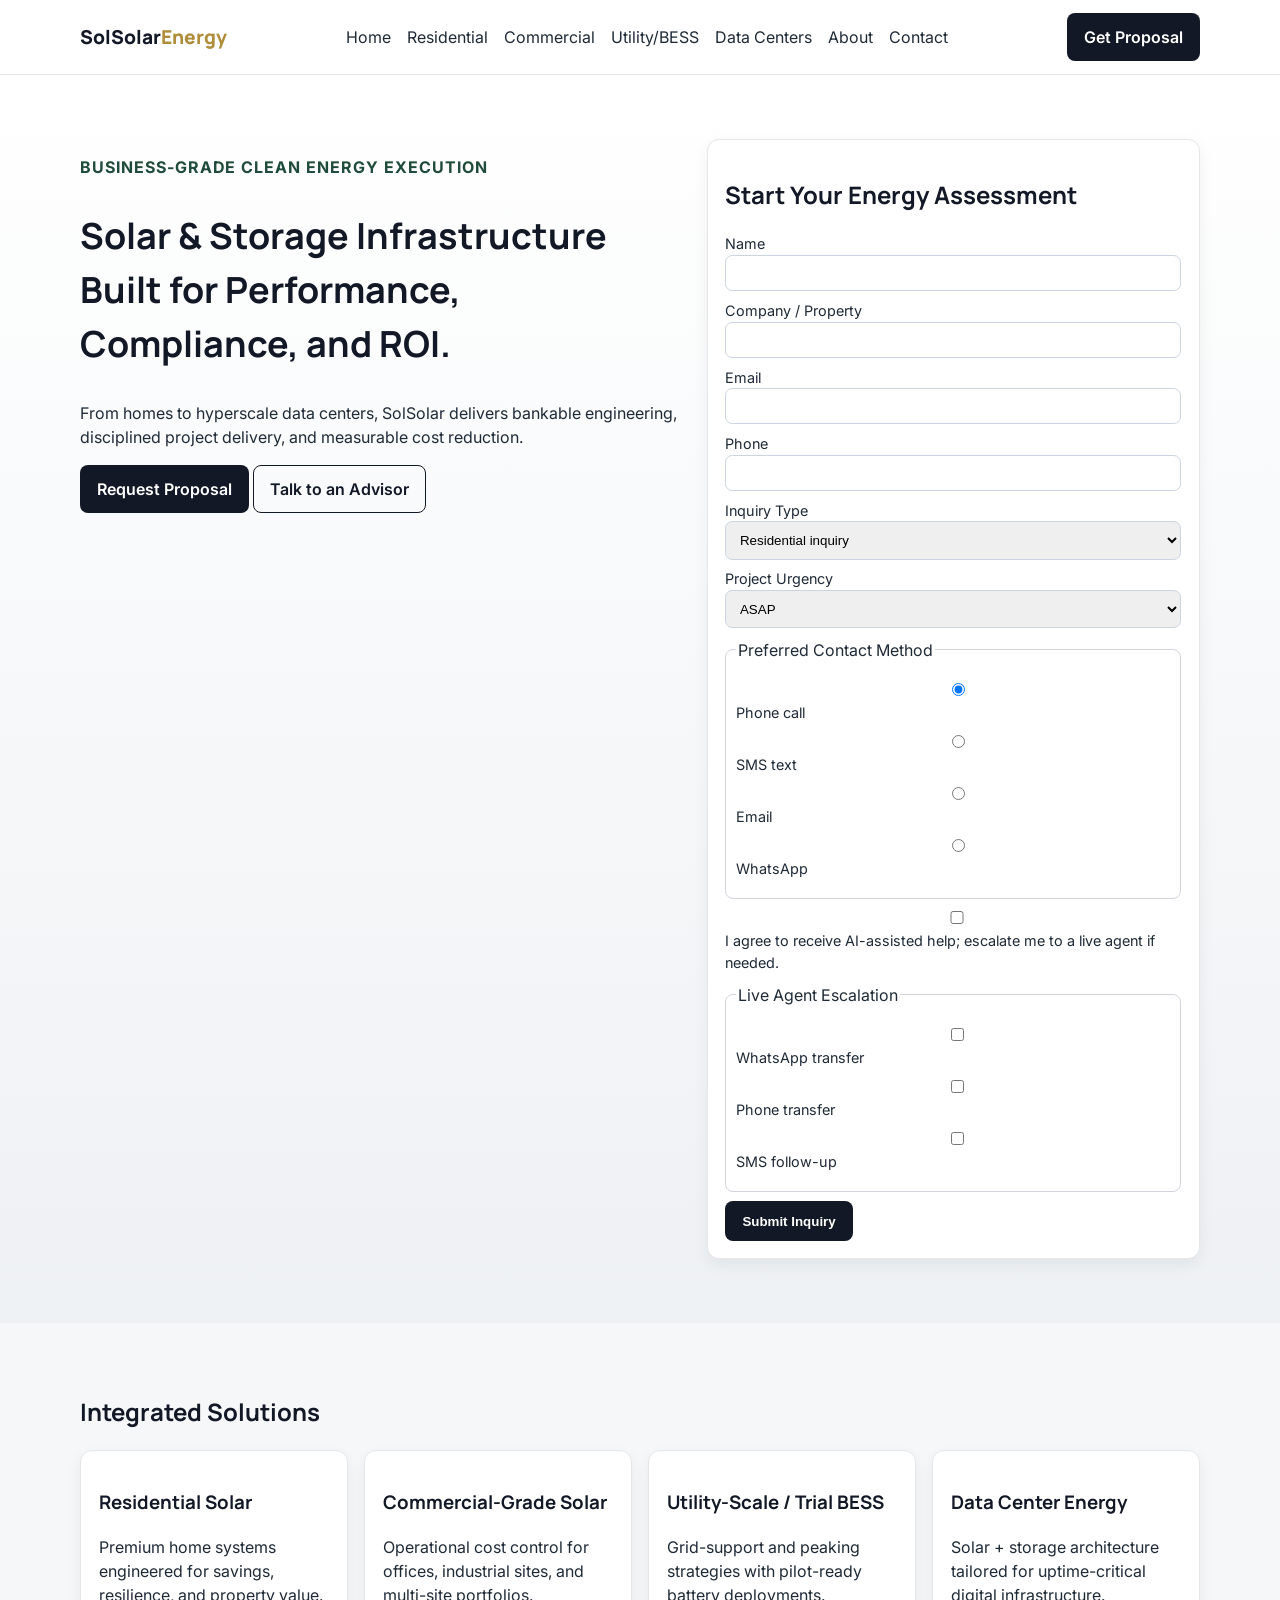
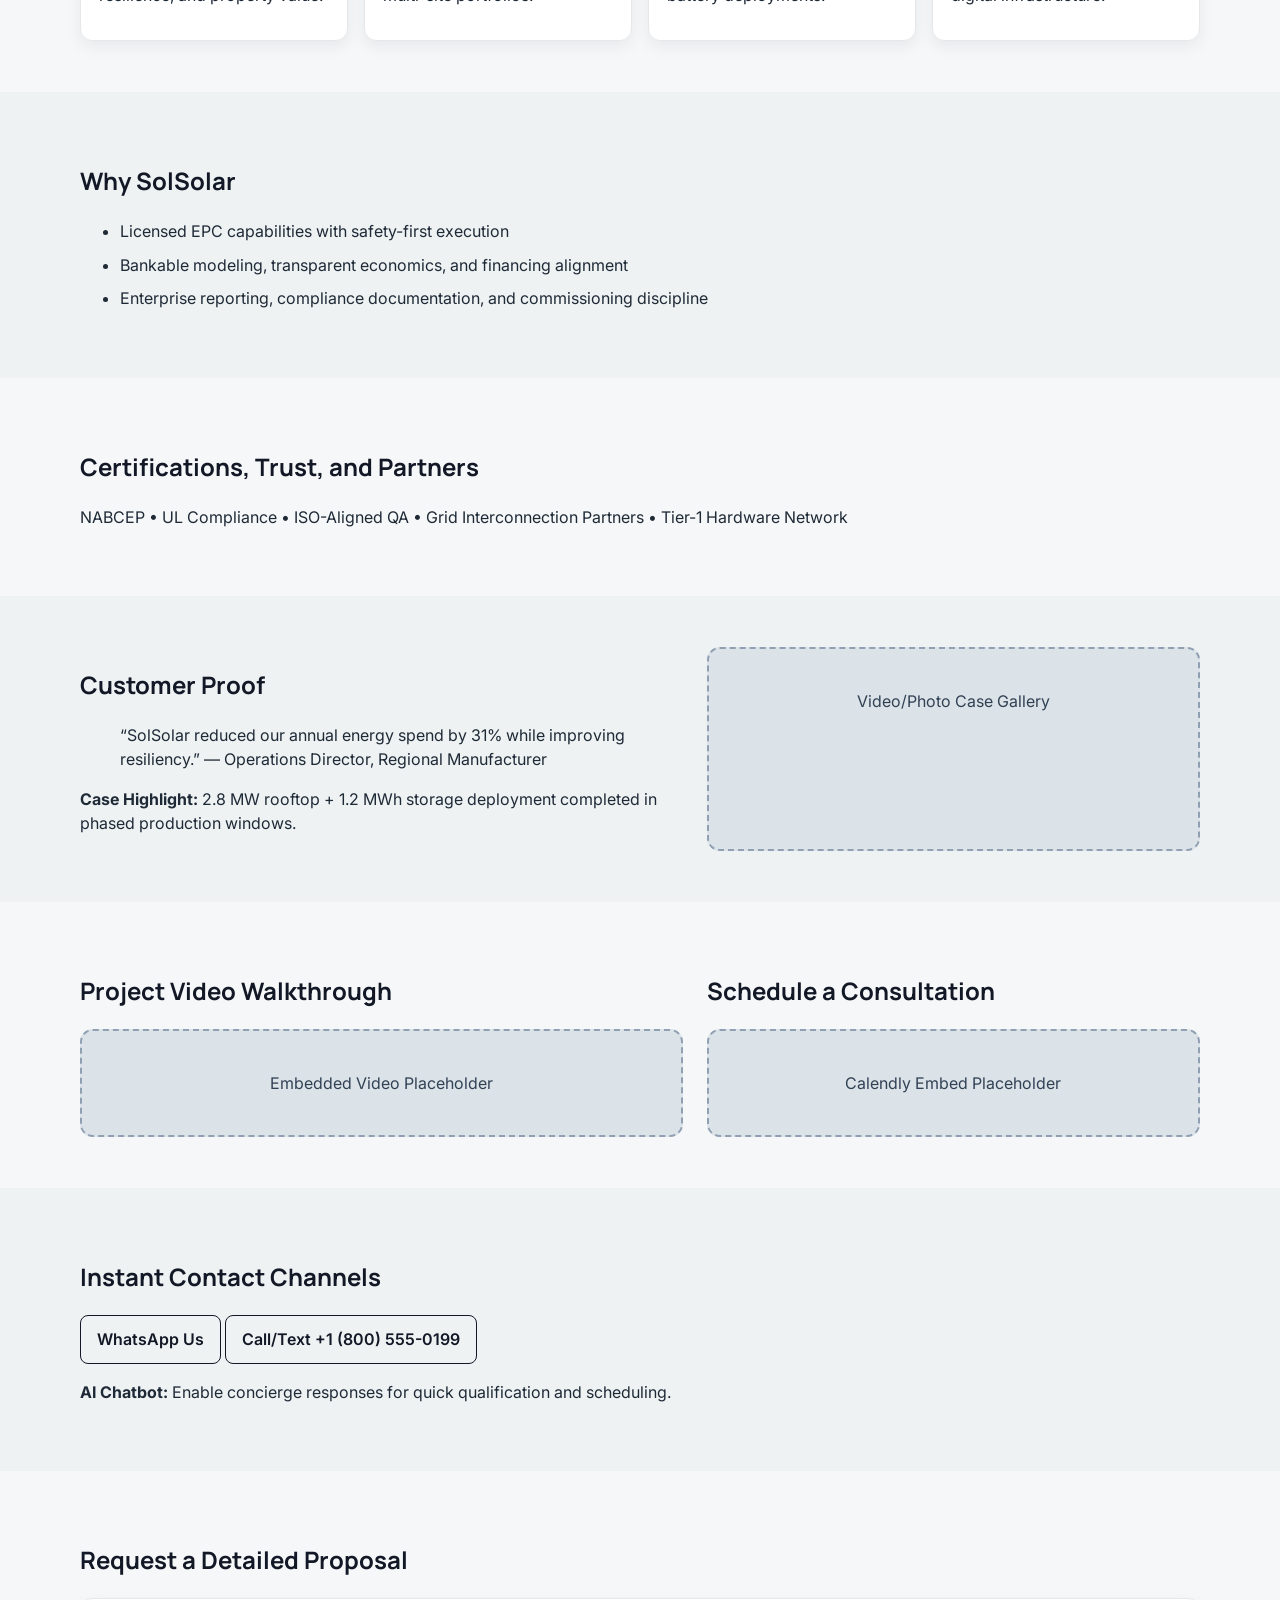
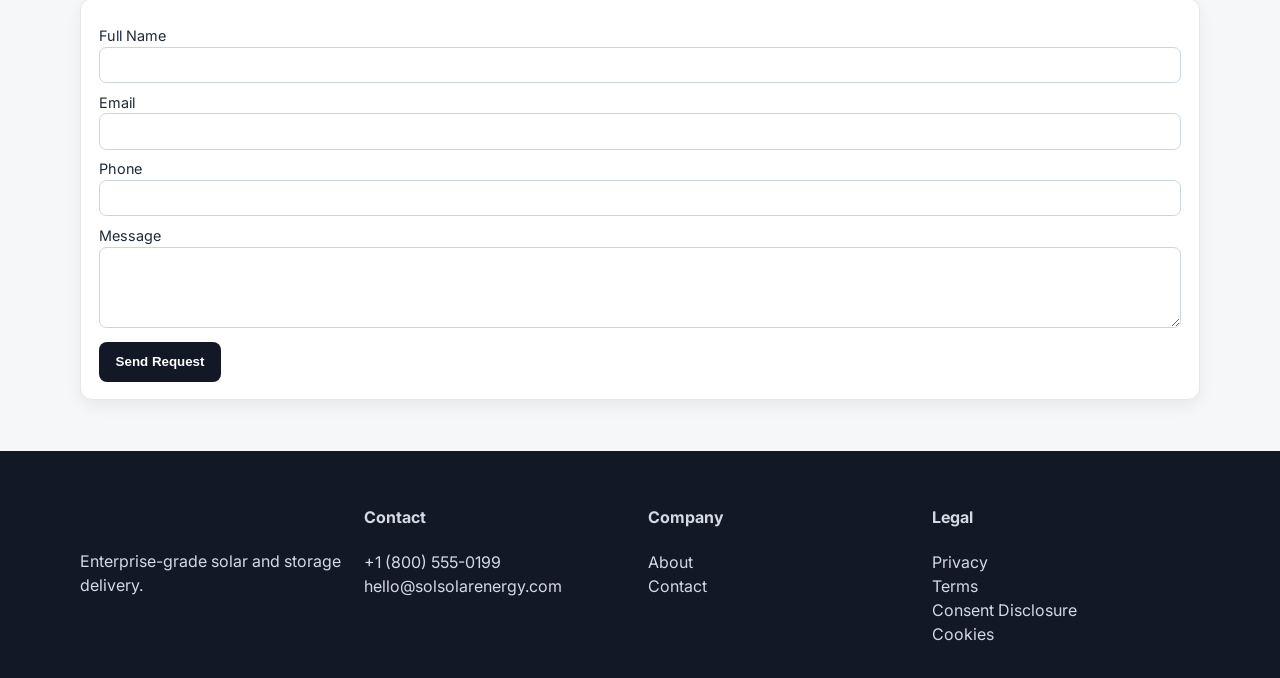
==== index.html @ 6910c46b "Build multi-page premium solar marketing website" ====
<!doctype html>
<html lang="en">
<head>
  <meta charset="UTF-8" />
  <meta name="viewport" content="width=device-width, initial-scale=1.0" />
  <title>SolSolar Energy | Enterprise Solar & Storage Solutions</title>
  <link rel="preconnect" href="https://fonts.googleapis.com">
  <link rel="preconnect" href="https://fonts.gstatic.com" crossorigin>
  <link href="https://fonts.googleapis.com/css2?family=Inter:wght@400;500;600;700;800&family=Manrope:wght@600;700;800&display=swap" rel="stylesheet">
  <link rel="stylesheet" href="css/styles.css" />
</head>
<body>
  <header class="site-header">
    <nav class="container nav" aria-label="Main navigation">
      <a class="brand" href="index.html">SolSolar<span>Energy</span></a>
      <button class="menu-toggle" aria-expanded="false" aria-controls="nav-links">Menu</button>
      <ul id="nav-links" class="nav-links">
        <li><a href="index.html">Home</a></li>
        <li><a href="pages/residential.html">Residential</a></li>
        <li><a href="pages/commercial.html">Commercial</a></li>
        <li><a href="pages/utility-bess.html">Utility/BESS</a></li>
        <li><a href="pages/data-center.html">Data Centers</a></li>
        <li><a href="pages/about.html">About</a></li>
        <li><a href="pages/contact.html">Contact</a></li>
      </ul>
      <a class="btn btn-primary" href="#lead-form">Get Proposal</a>
    </nav>
  </header>

  <main>
    <section class="hero">
      <div class="container grid-2">
        <div>
          <p class="eyebrow">Business-grade clean energy execution</p>
          <h1>Solar & Storage Infrastructure Built for Performance, Compliance, and ROI.</h1>
          <p>From homes to hyperscale data centers, SolSolar delivers bankable engineering, disciplined project delivery, and measurable cost reduction.</p>
          <div class="cta-row">
            <a class="btn btn-primary" href="#lead-form">Request Proposal</a>
            <a class="btn btn-secondary" href="pages/contact.html">Talk to an Advisor</a>
          </div>
        </div>
        <form id="lead-form" class="card form-card" aria-label="Quick lead form">
          <h2>Start Your Energy Assessment</h2>
          <label>Name <input required type="text" name="name"></label>
          <label>Company / Property <input required type="text" name="company"></label>
          <label>Email <input required type="email" name="email"></label>
          <label>Phone <input required type="tel" name="phone"></label>
          <label>Inquiry Type
            <select name="inquiry_type" required>
              <option>Residential inquiry</option>
              <option>Commercial inquiry</option>
              <option>Utility/BESS inquiry</option>
              <option>Data center inquiry</option>
              <option>Need solar ASAP (fast-track)</option>
            </select>
          </label>
          <label>Project Urgency
            <select name="urgency" required>
              <option>ASAP</option><option>30 days</option><option>3-6 months</option><option>Exploring options</option>
            </select>
          </label>
          <fieldset>
            <legend>Preferred Contact Method</legend>
            <label><input type="radio" name="contact_pref" checked> Phone call</label>
            <label><input type="radio" name="contact_pref"> SMS text</label>
            <label><input type="radio" name="contact_pref"> Email</label>
            <label><input type="radio" name="contact_pref"> WhatsApp</label>
          </fieldset>
          <label><input type="checkbox" required> I agree to receive AI-assisted help; escalate me to a live agent if needed.</label>
          <fieldset>
            <legend>Live Agent Escalation</legend>
            <label><input type="checkbox"> WhatsApp transfer</label>
            <label><input type="checkbox"> Phone transfer</label>
            <label><input type="checkbox"> SMS follow-up</label>
          </fieldset>
          <button class="btn btn-primary" type="submit">Submit Inquiry</button>
          <!-- CRM/Webhook integration point: POST form data to your endpoint -->
        </form>
      </div>
    </section>

    <section class="section container">
      <h2>Integrated Solutions</h2>
      <div class="cards-4">
        <a class="card" href="pages/residential.html"><h3>Residential Solar</h3><p>Premium home systems engineered for savings, resilience, and property value.</p></a>
        <a class="card" href="pages/commercial.html"><h3>Commercial-Grade Solar</h3><p>Operational cost control for offices, industrial sites, and multi-site portfolios.</p></a>
        <a class="card" href="pages/utility-bess.html"><h3>Utility-Scale / Trial BESS</h3><p>Grid-support and peaking strategies with pilot-ready battery deployments.</p></a>
        <a class="card" href="pages/data-center.html"><h3>Data Center Energy</h3><p>Solar + storage architecture tailored for uptime-critical digital infrastructure.</p></a>
      </div>
    </section>

    <section class="section alt"><div class="container"><h2>Why SolSolar</h2><ul class="icon-list"><li>Licensed EPC capabilities with safety-first execution</li><li>Bankable modeling, transparent economics, and financing alignment</li><li>Enterprise reporting, compliance documentation, and commissioning discipline</li></ul></div></section>
    <section class="section container"><h2>Certifications, Trust, and Partners</h2><p class="logos">NABCEP • UL Compliance • ISO-Aligned QA • Grid Interconnection Partners • Tier-1 Hardware Network</p></section>
    <section class="section alt"><div class="container grid-2"><div><h2>Customer Proof</h2><blockquote>“SolSolar reduced our annual energy spend by 31% while improving resiliency.” — Operations Director, Regional Manufacturer</blockquote><p><strong>Case Highlight:</strong> 2.8 MW rooftop + 1.2 MWh storage deployment completed in phased production windows.</p></div><div class="media">Video/Photo Case Gallery</div></div></section>
    <section class="section container grid-2"><div><h2>Project Video Walkthrough</h2><div class="media">Embedded Video Placeholder</div><!-- Calendly integration point below --></div><div><h2>Schedule a Consultation</h2><div class="media">Calendly Embed Placeholder</div><!-- Calendly embed script goes here --></div></section>
    <section class="section alt"><div class="container"><h2>Instant Contact Channels</h2><p><a class="btn btn-secondary" href="#">WhatsApp Us</a> <a class="btn btn-secondary" href="tel:+18005550199">Call/Text +1 (800) 555-0199</a></p><!-- WhatsApp deep link integration point --><p><strong>AI Chatbot:</strong> Enable concierge responses for quick qualification and scheduling. <!-- AI chatbot widget integration point --></p></div></section>

    <section class="section container">
      <h2>Request a Detailed Proposal</h2>
      <form class="card form-card">
        <label>Full Name <input required type="text"></label>
        <label>Email <input required type="email"></label>
        <label>Phone <input required type="tel"></label>
        <label>Message <textarea rows="4"></textarea></label>
        <button class="btn btn-primary" type="submit">Send Request</button>
      </form>
    </section>
  </main>

  <footer class="site-footer">
    <div class="container footer-grid">
      <div><h3>SolSolar Energy</h3><p>Enterprise-grade solar and storage delivery.</p></div>
      <div><h4>Contact</h4><p>+1 (800) 555-0199<br>hello@solsolarenergy.com</p></div>
      <div><h4>Company</h4><a href="pages/about.html">About</a><br><a href="pages/contact.html">Contact</a></div>
      <div><h4>Legal</h4><a href="legal/privacy.html">Privacy</a><br><a href="legal/terms.html">Terms</a><br><a href="legal/consent.html">Consent Disclosure</a><br><a href="legal/cookies.html">Cookies</a></div>
    </div>
  </footer>
  <script src="js/main.js"></script>
</body>
</html>
---- css/styles.css ----
:root{--bg:#f6f7f8;--text:#1f2a37;--accent:#b08d3b;--dark:#121826;--green:#1f4b3a;--card:#fff;--muted:#6b7280}
*{box-sizing:border-box}body{margin:0;font-family:Inter,sans-serif;background:var(--bg);color:var(--text);line-height:1.5}
.container{width:min(1120px,92%);margin:auto}.site-header{position:sticky;top:0;background:#fff;border-bottom:1px solid #e5e7eb;z-index:1000}
.nav{display:flex;align-items:center;justify-content:space-between;padding:.8rem 0;gap:1rem}.brand{font:800 1.2rem Manrope,sans-serif;color:var(--dark);text-decoration:none}.brand span{color:var(--accent)}
.nav-links{display:flex;list-style:none;gap:1rem;padding:0;margin:0}.nav-links a{text-decoration:none;color:var(--text)}.menu-toggle{display:none}
.btn{display:inline-block;padding:.7rem 1rem;border-radius:.5rem;text-decoration:none;border:1px solid transparent;font-weight:600}.btn-primary{background:var(--dark);color:#fff}.btn-secondary{border-color:var(--dark);color:var(--dark)}
.hero{padding:4rem 0;background:linear-gradient(180deg,#fff,#eef1f4)}.grid-2{display:grid;grid-template-columns:1.1fr .9fr;gap:1.5rem}.eyebrow{text-transform:uppercase;letter-spacing:.06em;color:var(--green);font-weight:700}
h1,h2,h3{font-family:Manrope,sans-serif;color:var(--dark)}h1{font-size:2.25rem}.section{padding:3.2rem 0}.alt{background:#eef2f3}
.cards-4{display:grid;grid-template-columns:repeat(4,1fr);gap:1rem}.card{background:var(--card);padding:1.1rem;border-radius:.75rem;border:1px solid #e5e7eb;text-decoration:none;color:inherit;box-shadow:0 6px 16px #0000000f}
.form-card label{display:block;font-size:.9rem;margin:.55rem 0}.form-card input,.form-card select,.form-card textarea{width:100%;padding:.6rem;border:1px solid #cbd5e1;border-radius:.45rem}.form-card fieldset{border:1px solid #d1d5db;border-radius:.5rem;padding:.6rem;margin:.6rem 0}
.media{background:#dbe2e8;border:2px dashed #90a0b2;padding:2.5rem;border-radius:.8rem;text-align:center;color:#314154}.icon-list li{margin:.6rem 0}.site-footer{background:var(--dark);color:#d4dae3;padding:2rem 0}.site-footer a{color:#d4dae3;text-decoration:none}.footer-grid{display:grid;grid-template-columns:repeat(4,1fr);gap:1rem}
.page-hero{padding:3rem 0 2rem;background:#fff}.content-section{padding:2.5rem 0}
@media (max-width: 900px){.grid-2,.cards-4,.footer-grid{grid-template-columns:1fr 1fr}.nav-links{display:none;position:absolute;top:63px;left:0;right:0;background:#fff;padding:1rem}.nav-links.open{display:block}.menu-toggle{display:block}}
@media (max-width: 640px){.grid-2,.cards-4,.footer-grid{grid-template-columns:1fr}h1{font-size:1.8rem}}
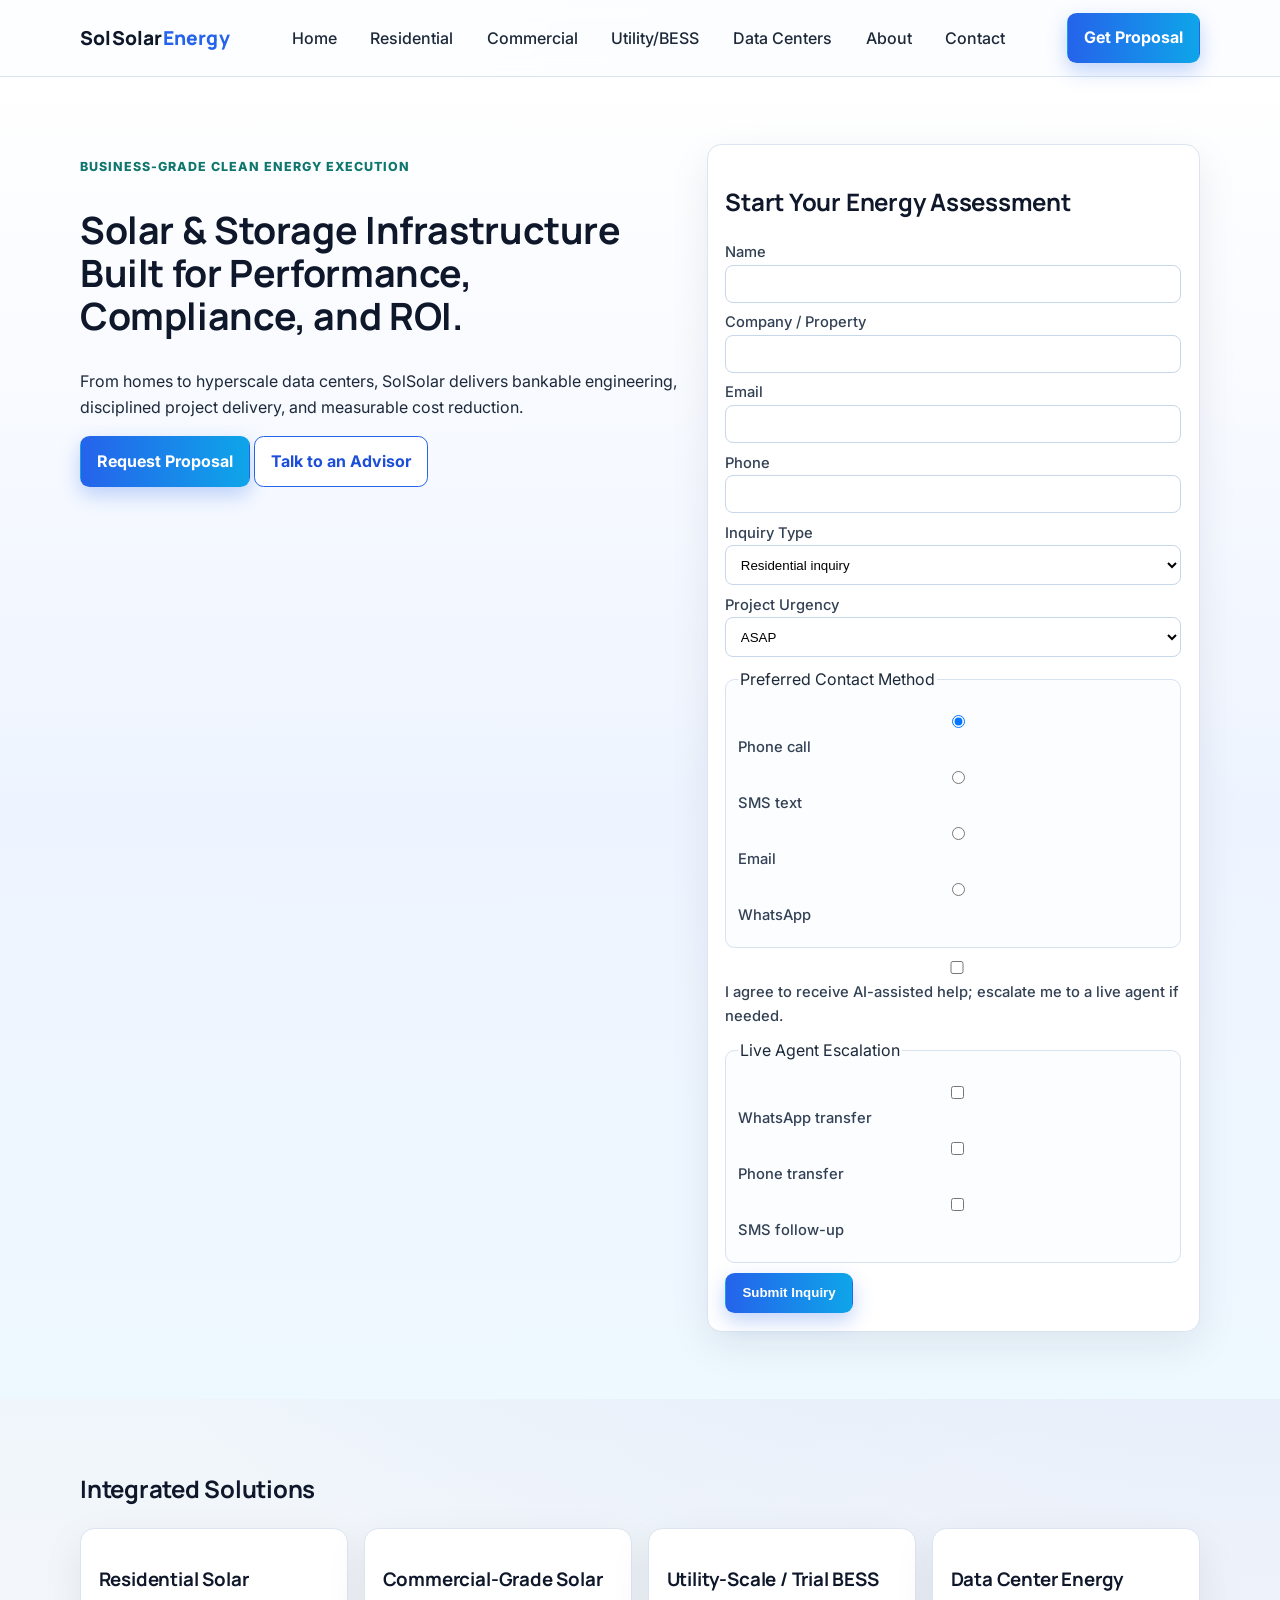
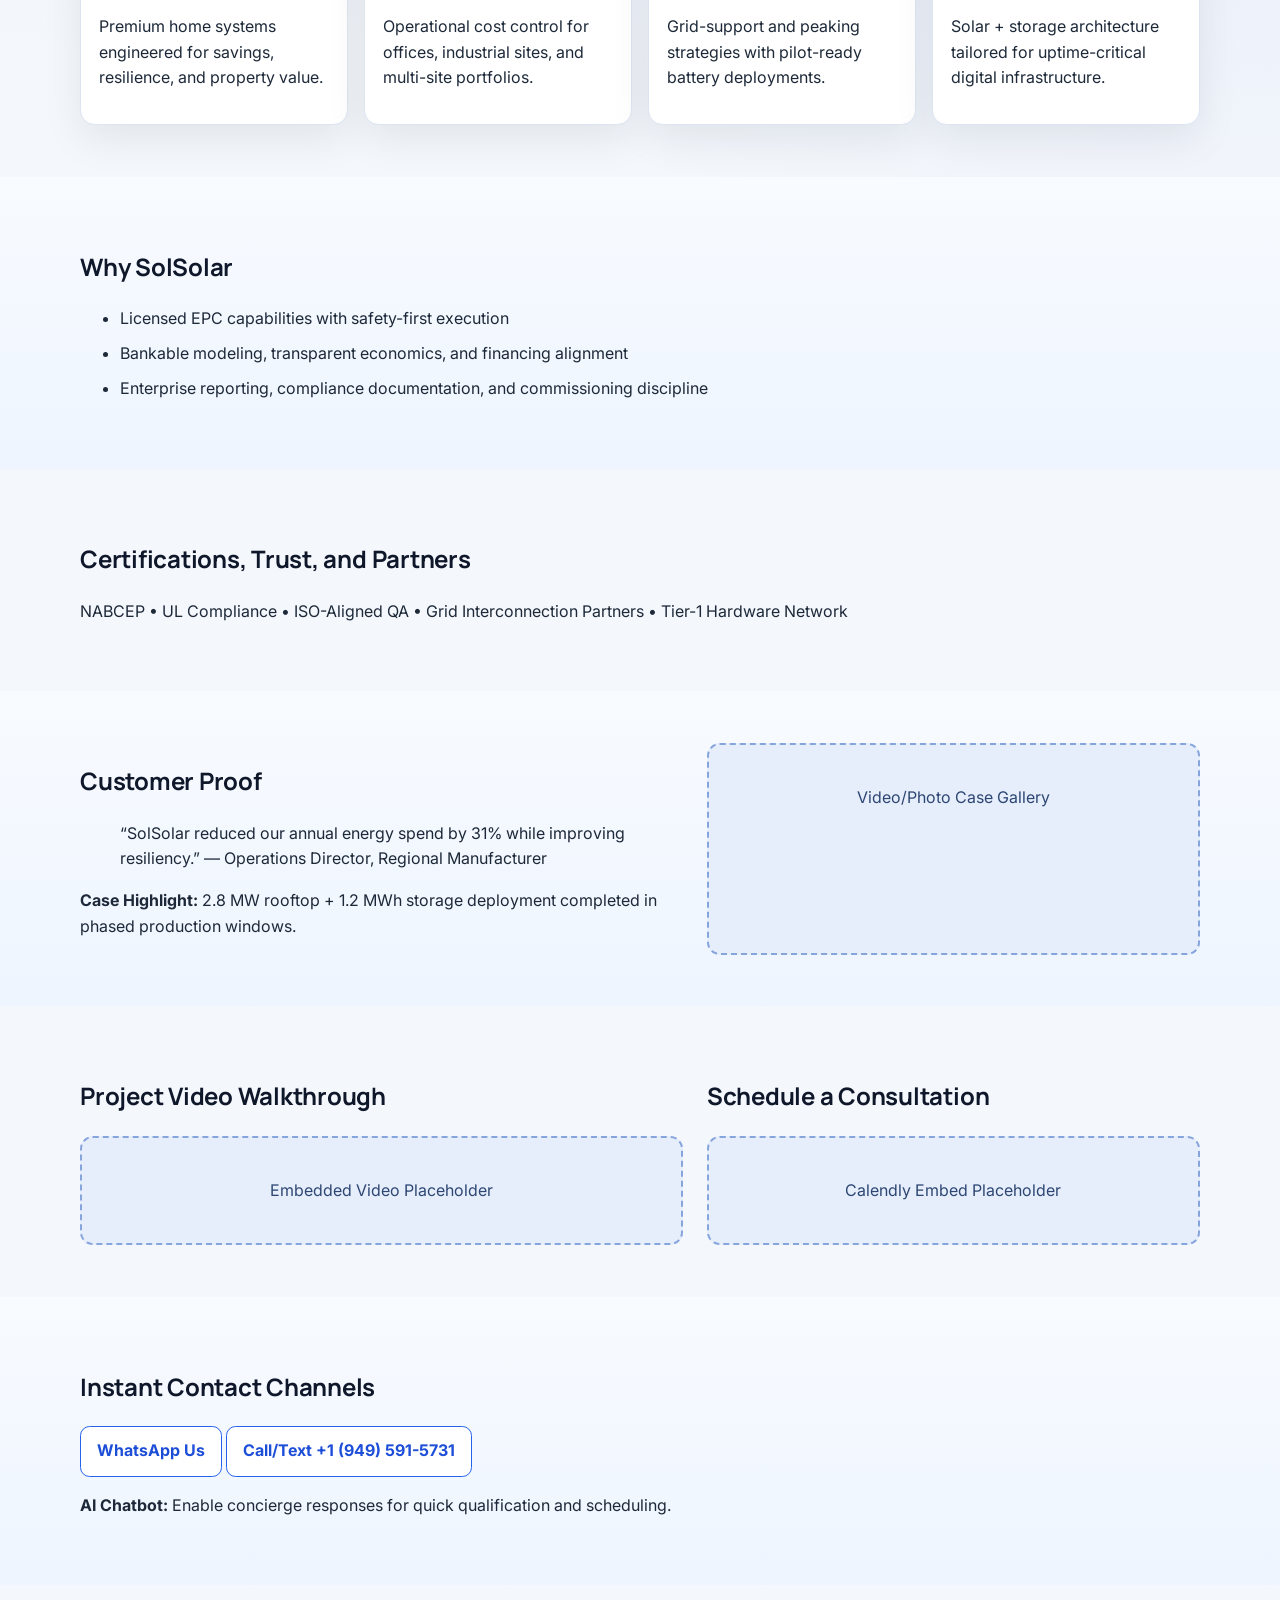
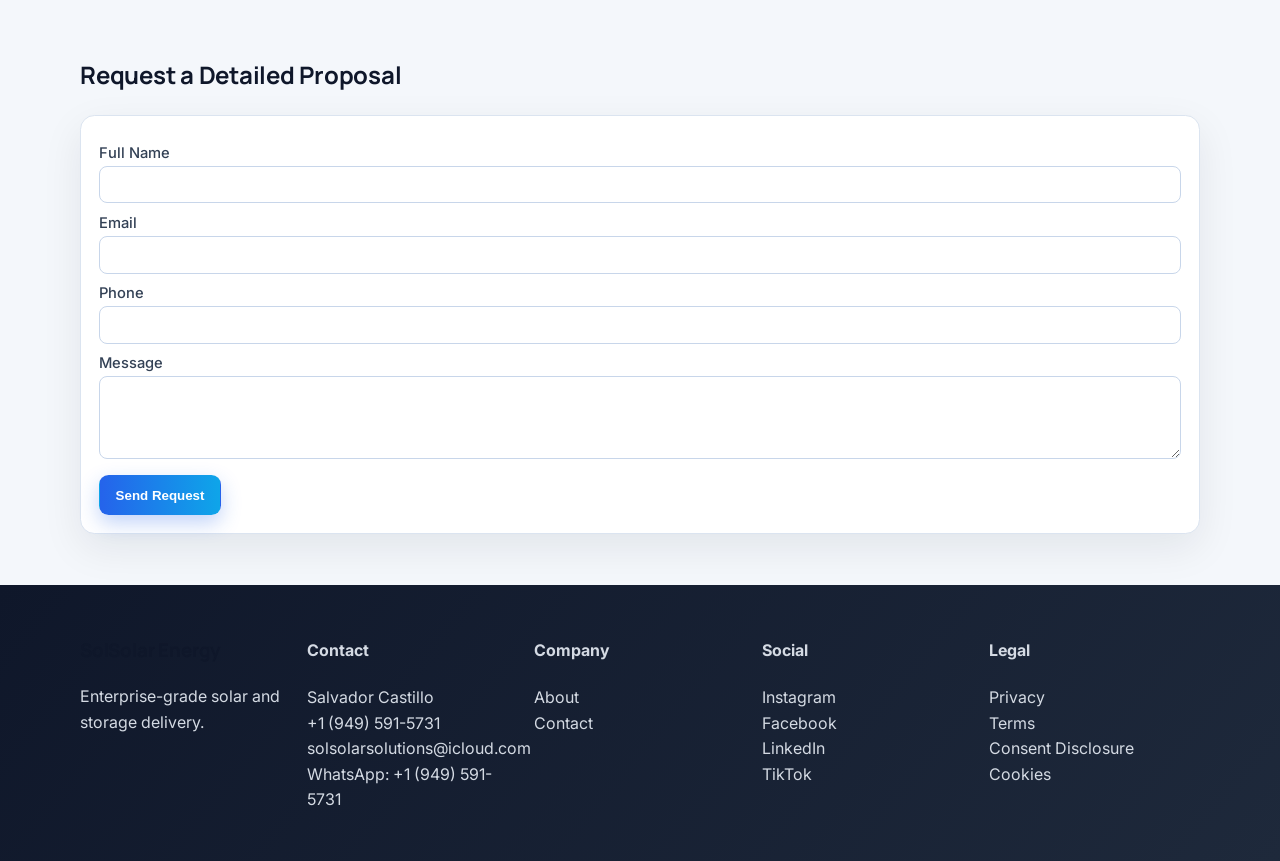
==== commit 2c8081bc: "Fill contact details and add social links across site" ====
--- a/index.html
+++ b/index.html
@@ -93,7 +93,7 @@
     <section class="section container"><h2>Certifications, Trust, and Partners</h2><p class="logos">NABCEP • UL Compliance • ISO-Aligned QA • Grid Interconnection Partners • Tier-1 Hardware Network</p></section>
     <section class="section alt"><div class="container grid-2"><div><h2>Customer Proof</h2><blockquote>“SolSolar reduced our annual energy spend by 31% while improving resiliency.” — Operations Director, Regional Manufacturer</blockquote><p><strong>Case Highlight:</strong> 2.8 MW rooftop + 1.2 MWh storage deployment completed in phased production windows.</p></div><div class="media">Video/Photo Case Gallery</div></div></section>
     <section class="section container grid-2"><div><h2>Project Video Walkthrough</h2><div class="media">Embedded Video Placeholder</div><!-- Calendly integration point below --></div><div><h2>Schedule a Consultation</h2><div class="media">Calendly Embed Placeholder</div><!-- Calendly embed script goes here --></div></section>
-    <section class="section alt"><div class="container"><h2>Instant Contact Channels</h2><p><a class="btn btn-secondary" href="#">WhatsApp Us</a> <a class="btn btn-secondary" href="tel:+18005550199">Call/Text +1 (800) 555-0199</a></p><!-- WhatsApp deep link integration point --><p><strong>AI Chatbot:</strong> Enable concierge responses for quick qualification and scheduling. <!-- AI chatbot widget integration point --></p></div></section>
+    <section class="section alt"><div class="container"><h2>Instant Contact Channels</h2><p><a class="btn btn-secondary" href="https://wa.me/19495915731" target="_blank" rel="noopener">WhatsApp Us</a> <a class="btn btn-secondary" href="tel:+19495915731">Call/Text +1 (949) 591-5731</a></p><!-- WhatsApp deep link integration point --><p><strong>AI Chatbot:</strong> Enable concierge responses for quick qualification and scheduling. <!-- AI chatbot widget integration point --></p></div></section>
 
     <section class="section container">
       <h2>Request a Detailed Proposal</h2>
@@ -110,8 +110,9 @@
   <footer class="site-footer">
     <div class="container footer-grid">
       <div><h3>SolSolar Energy</h3><p>Enterprise-grade solar and storage delivery.</p></div>
-      <div><h4>Contact</h4><p>+1 (800) 555-0199<br>hello@solsolarenergy.com</p></div>
+      <div><h4>Contact</h4><p>Salvador Castillo<br>+1 (949) 591-5731<br>solsolarsolutions@icloud.com<br><a href="https://wa.me/19495915731" target="_blank" rel="noopener">WhatsApp: +1 (949) 591-5731</a></p></div>
       <div><h4>Company</h4><a href="pages/about.html">About</a><br><a href="pages/contact.html">Contact</a></div>
+      <div><h4>Social</h4><a href="https://wa.me/19495915731" target="_blank" rel="noopener">Instagram</a><br><a href="https://wa.me/19495915731" target="_blank" rel="noopener">Facebook</a><br><a href="https://wa.me/19495915731" target="_blank" rel="noopener">LinkedIn</a><br><a href="https://wa.me/19495915731" target="_blank" rel="noopener">TikTok</a></div>
       <div><h4>Legal</h4><a href="legal/privacy.html">Privacy</a><br><a href="legal/terms.html">Terms</a><br><a href="legal/consent.html">Consent Disclosure</a><br><a href="legal/cookies.html">Cookies</a></div>
     </div>
   </footer>
--- a/css/styles.css
+++ b/css/styles.css
@@ -1,14 +1,95 @@
-:root{--bg:#f6f7f8;--text:#1f2a37;--accent:#b08d3b;--dark:#121826;--green:#1f4b3a;--card:#fff;--muted:#6b7280}
-*{box-sizing:border-box}body{margin:0;font-family:Inter,sans-serif;background:var(--bg);color:var(--text);line-height:1.5}
-.container{width:min(1120px,92%);margin:auto}.site-header{position:sticky;top:0;background:#fff;border-bottom:1px solid #e5e7eb;z-index:1000}
-.nav{display:flex;align-items:center;justify-content:space-between;padding:.8rem 0;gap:1rem}.brand{font:800 1.2rem Manrope,sans-serif;color:var(--dark);text-decoration:none}.brand span{color:var(--accent)}
-.nav-links{display:flex;list-style:none;gap:1rem;padding:0;margin:0}.nav-links a{text-decoration:none;color:var(--text)}.menu-toggle{display:none}
-.btn{display:inline-block;padding:.7rem 1rem;border-radius:.5rem;text-decoration:none;border:1px solid transparent;font-weight:600}.btn-primary{background:var(--dark);color:#fff}.btn-secondary{border-color:var(--dark);color:var(--dark)}
-.hero{padding:4rem 0;background:linear-gradient(180deg,#fff,#eef1f4)}.grid-2{display:grid;grid-template-columns:1.1fr .9fr;gap:1.5rem}.eyebrow{text-transform:uppercase;letter-spacing:.06em;color:var(--green);font-weight:700}
-h1,h2,h3{font-family:Manrope,sans-serif;color:var(--dark)}h1{font-size:2.25rem}.section{padding:3.2rem 0}.alt{background:#eef2f3}
-.cards-4{display:grid;grid-template-columns:repeat(4,1fr);gap:1rem}.card{background:var(--card);padding:1.1rem;border-radius:.75rem;border:1px solid #e5e7eb;text-decoration:none;color:inherit;box-shadow:0 6px 16px #0000000f}
-.form-card label{display:block;font-size:.9rem;margin:.55rem 0}.form-card input,.form-card select,.form-card textarea{width:100%;padding:.6rem;border:1px solid #cbd5e1;border-radius:.45rem}.form-card fieldset{border:1px solid #d1d5db;border-radius:.5rem;padding:.6rem;margin:.6rem 0}
-.media{background:#dbe2e8;border:2px dashed #90a0b2;padding:2.5rem;border-radius:.8rem;text-align:center;color:#314154}.icon-list li{margin:.6rem 0}.site-footer{background:var(--dark);color:#d4dae3;padding:2rem 0}.site-footer a{color:#d4dae3;text-decoration:none}.footer-grid{display:grid;grid-template-columns:repeat(4,1fr);gap:1rem}
-.page-hero{padding:3rem 0 2rem;background:#fff}.content-section{padding:2.5rem 0}
-@media (max-width: 900px){.grid-2,.cards-4,.footer-grid{grid-template-columns:1fr 1fr}.nav-links{display:none;position:absolute;top:63px;left:0;right:0;background:#fff;padding:1rem}.nav-links.open{display:block}.menu-toggle{display:block}}
-@media (max-width: 640px){.grid-2,.cards-4,.footer-grid{grid-template-columns:1fr}h1{font-size:1.8rem}}
+:root{
+  --bg:#f4f7fb;
+  --text:#1d2939;
+  --heading:#0f172a;
+  --accent:#f59e0b;
+  --accent-2:#0ea5e9;
+  --brand:#2563eb;
+  --brand-dark:#1d4ed8;
+  --success:#0f766e;
+  --card:#ffffff;
+  --muted:#667085;
+  --line:#dbe4f0;
+  --shadow:0 14px 40px rgba(15,23,42,.08);
+}
+
+*{box-sizing:border-box}
+body{
+  margin:0;
+  font-family:Inter,sans-serif;
+  background:
+    radial-gradient(circle at 8% -10%, rgba(14,165,233,.14), transparent 45%),
+    radial-gradient(circle at 100% 12%, rgba(37,99,235,.14), transparent 38%),
+    var(--bg);
+  color:var(--text);
+  line-height:1.6;
+}
+
+.container{width:min(1120px,92%);margin:auto}
+.site-header{
+  position:sticky;top:0;z-index:1000;
+  background:rgba(255,255,255,.92);
+  backdrop-filter:blur(8px);
+  border-bottom:1px solid var(--line);
+}
+.nav{display:flex;align-items:center;justify-content:space-between;padding:.8rem 0;gap:1rem}
+.brand{font:800 1.2rem Manrope,sans-serif;color:var(--heading);text-decoration:none;letter-spacing:.01em}
+.brand span{color:var(--brand)}
+
+.nav-links{display:flex;list-style:none;gap:1rem;padding:0;margin:0}
+.nav-links a{text-decoration:none;color:var(--text);font-weight:500;padding:.42rem .55rem;border-radius:.45rem;transition:.2s}
+.nav-links a:hover{background:#edf4ff;color:var(--brand-dark)}
+.menu-toggle{display:none}
+
+.btn{display:inline-block;padding:.72rem 1rem;border-radius:.6rem;text-decoration:none;border:1px solid transparent;font-weight:700;transition:.18s}
+.btn-primary{background:linear-gradient(90deg,var(--brand),var(--accent-2));color:#fff;box-shadow:0 8px 20px rgba(37,99,235,.28)}
+.btn-primary:hover{transform:translateY(-1px);box-shadow:0 12px 22px rgba(37,99,235,.28)}
+.btn-secondary{border-color:var(--brand);color:var(--brand-dark);background:#fff}
+.btn-secondary:hover{background:#eff6ff}
+
+.hero{padding:4.2rem 0;background:linear-gradient(180deg,#ffffff, #eef4ff 55%, #eef8ff)}
+.grid-2{display:grid;grid-template-columns:1.1fr .9fr;gap:1.5rem}
+.eyebrow{text-transform:uppercase;letter-spacing:.08em;color:var(--success);font-weight:800;font-size:.78rem}
+h1,h2,h3{font-family:Manrope,sans-serif;color:var(--heading);letter-spacing:-.01em}
+h1{font-size:2.35rem;line-height:1.15}
+.section{padding:3.2rem 0}
+.alt{background:linear-gradient(180deg,#f8fbff,#eef5ff)}
+
+.cards-4{display:grid;grid-template-columns:repeat(4,1fr);gap:1rem}
+.card{
+  background:var(--card);
+  padding:1.1rem;
+  border-radius:.9rem;
+  border:1px solid var(--line);
+  text-decoration:none;color:inherit;
+  box-shadow:var(--shadow);
+}
+.cards-4 .card{transition:.2s}
+.cards-4 .card:hover{transform:translateY(-3px);border-color:#bfd3f6;box-shadow:0 18px 34px rgba(15,23,42,.12)}
+
+.form-card label{display:block;font-size:.92rem;margin:.55rem 0;color:#334155;font-weight:500}
+.form-card input,.form-card select,.form-card textarea{width:100%;padding:.65rem;border:1px solid #c8d6ea;border-radius:.5rem;background:#fff}
+.form-card input:focus,.form-card select:focus,.form-card textarea:focus{outline:none;border-color:var(--accent-2);box-shadow:0 0 0 3px rgba(14,165,233,.14)}
+.form-card fieldset{border:1px solid #d7e2f0;border-radius:.6rem;padding:.7rem;margin:.6rem 0;background:#fbfdff}
+
+.media{background:#e6eefc;border:2px dashed #86a5dd;padding:2.5rem;border-radius:.8rem;text-align:center;color:#2d4672}
+.icon-list li{margin:.6rem 0}
+
+.site-footer{background:linear-gradient(130deg,#0f172a,#1e293b);color:#d4dae3;padding:2rem 0}
+.site-footer a{color:#d4dae3;text-decoration:none}
+.site-footer a:hover{color:#93c5fd}
+.footer-grid{display:grid;grid-template-columns:repeat(auto-fit,minmax(180px,1fr));gap:1rem}
+
+.page-hero{padding:3rem 0 2rem;background:#fff}
+.content-section{padding:2.5rem 0}
+
+@media (max-width: 900px){
+  .grid-2,.cards-4,.footer-grid{grid-template-columns:1fr 1fr}
+  .nav-links{display:none;position:absolute;top:63px;left:0;right:0;background:#fff;padding:1rem}
+  .nav-links.open{display:block}
+  .menu-toggle{display:block}
+}
+@media (max-width: 640px){
+  .grid-2,.cards-4,.footer-grid{grid-template-columns:1fr}
+  h1{font-size:1.9rem}
+}
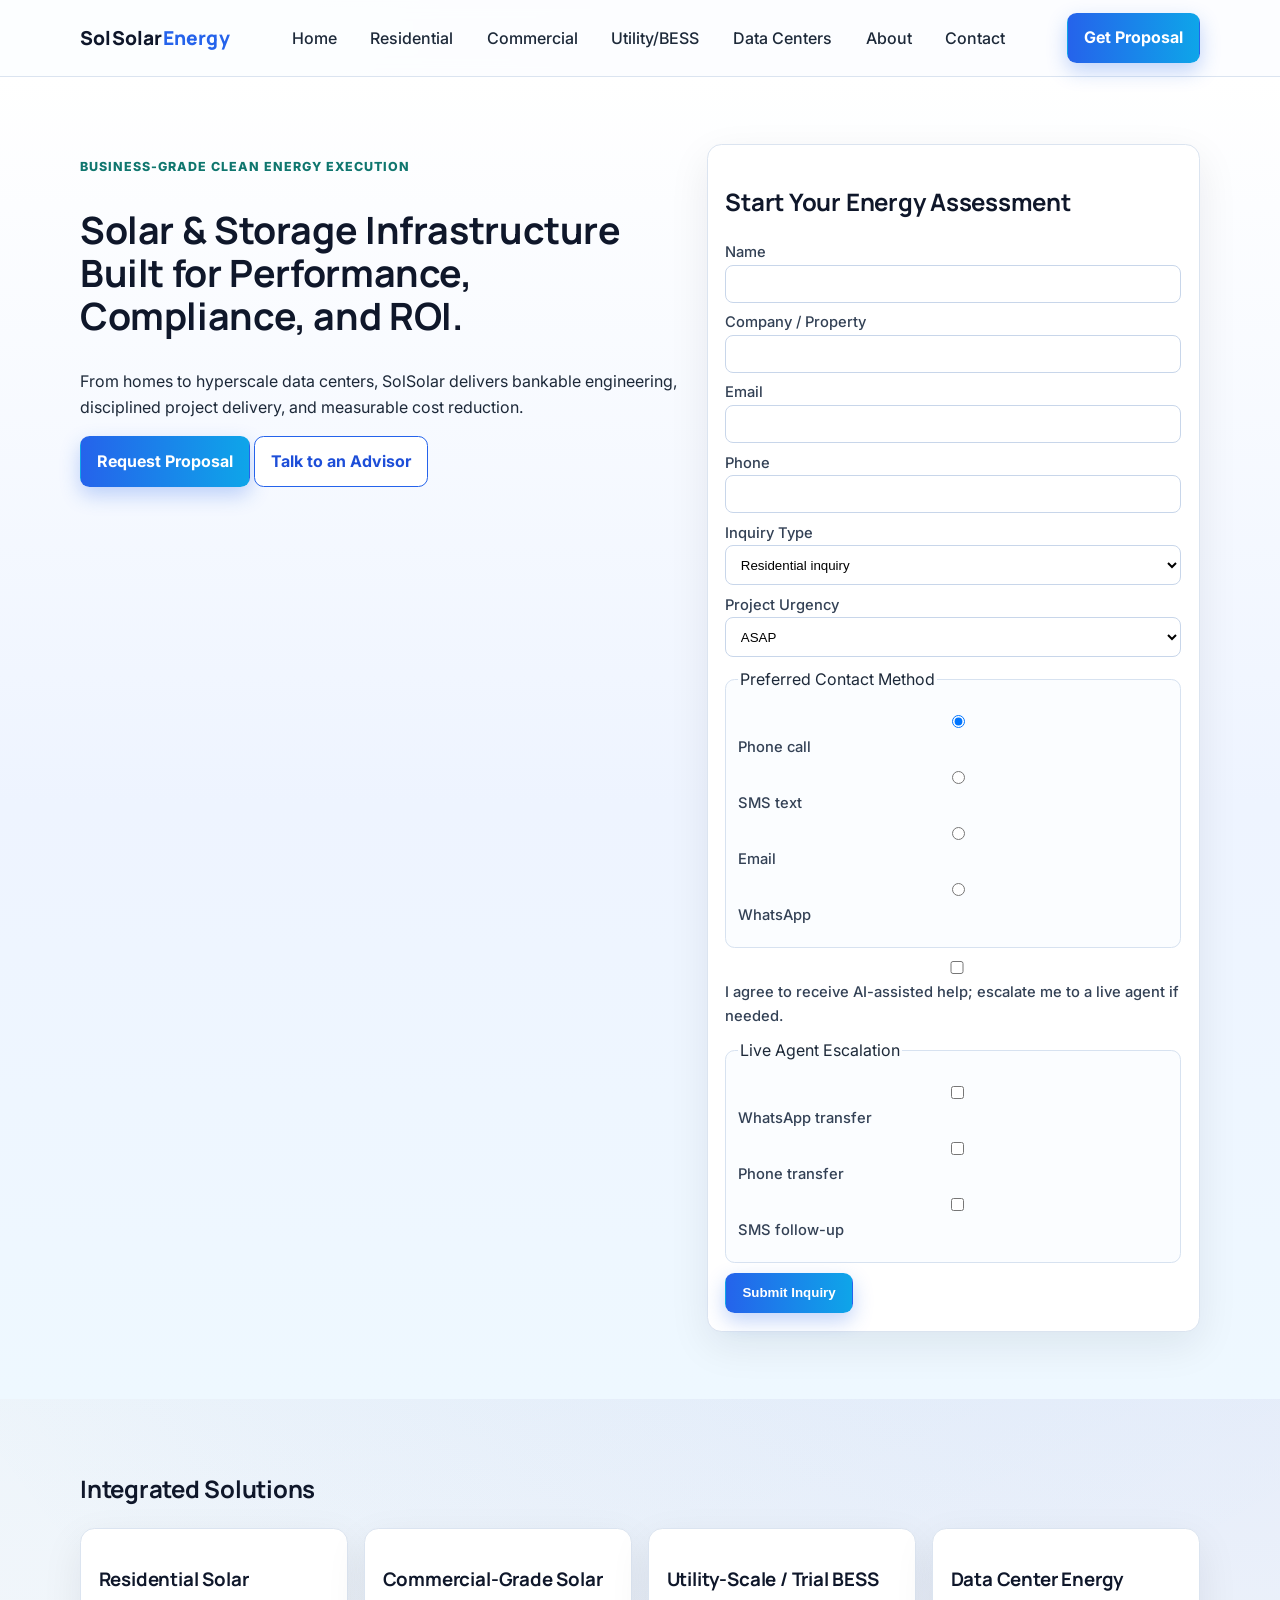
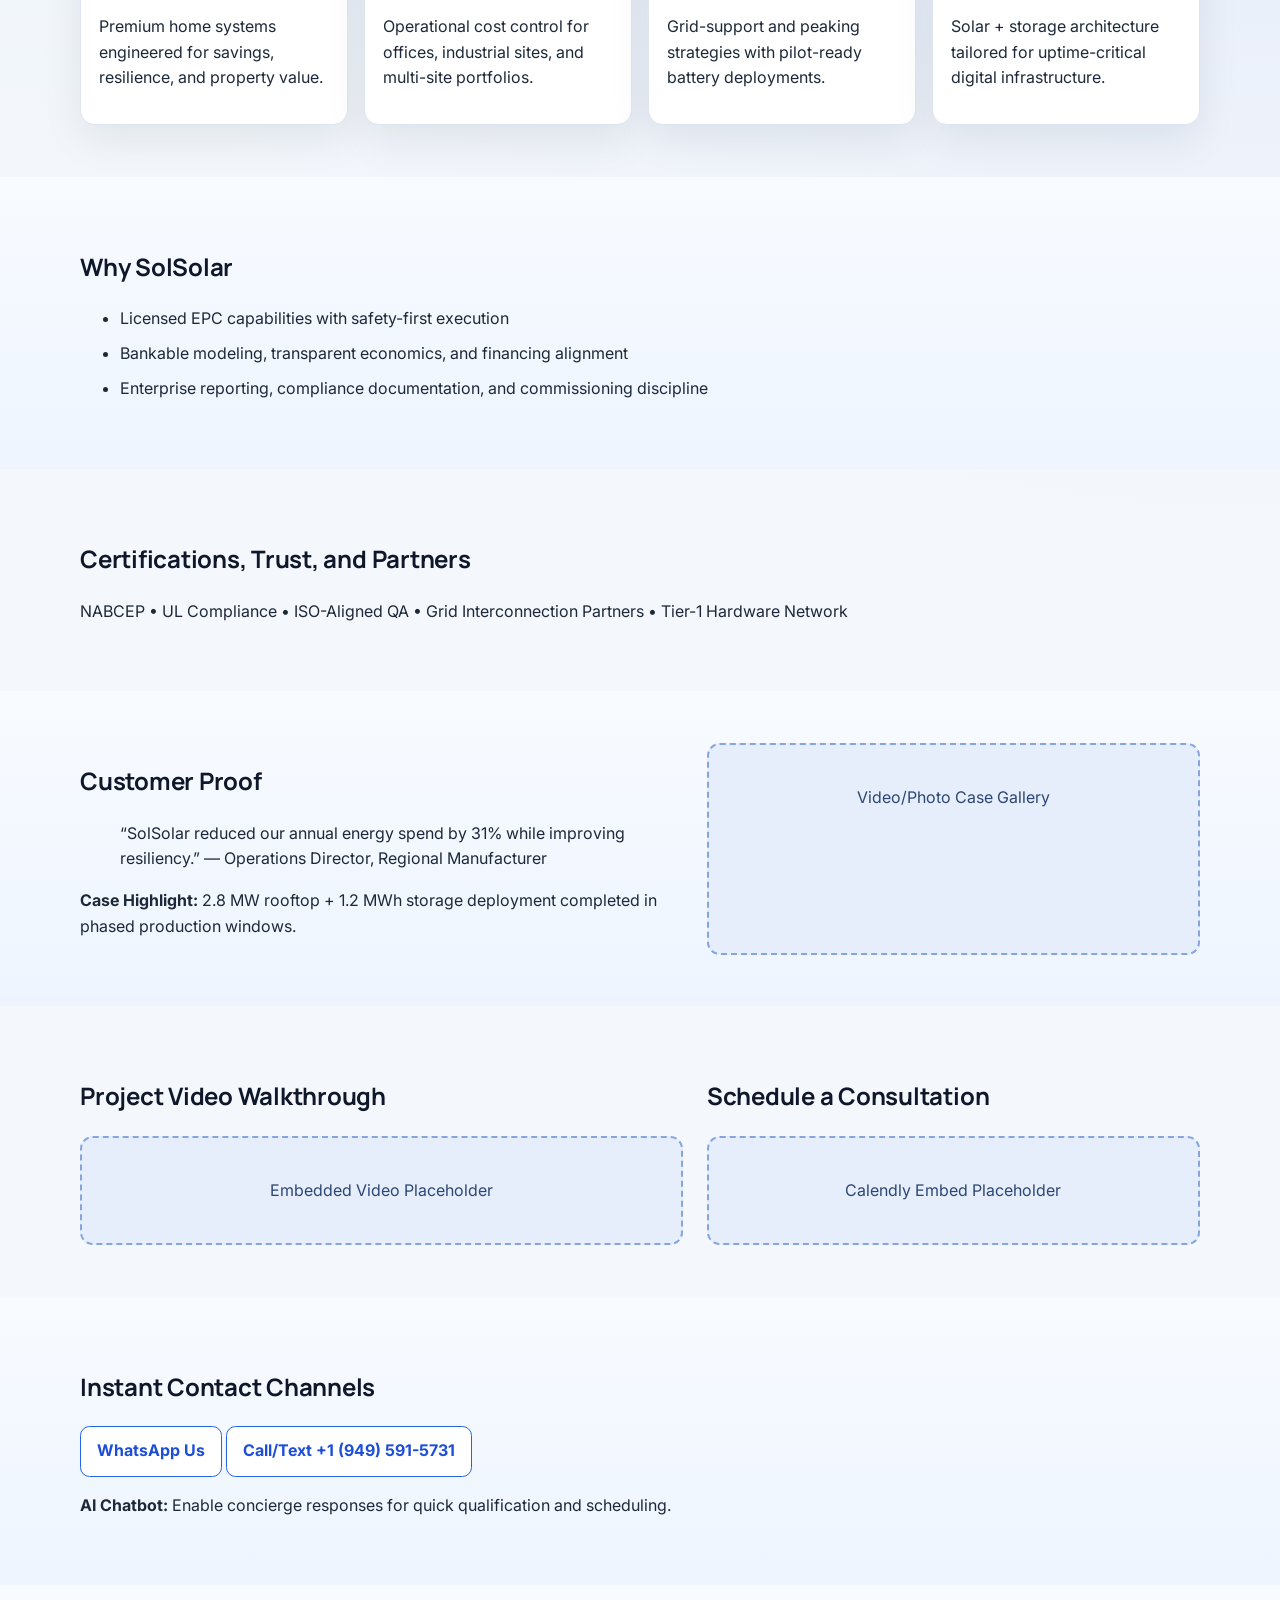
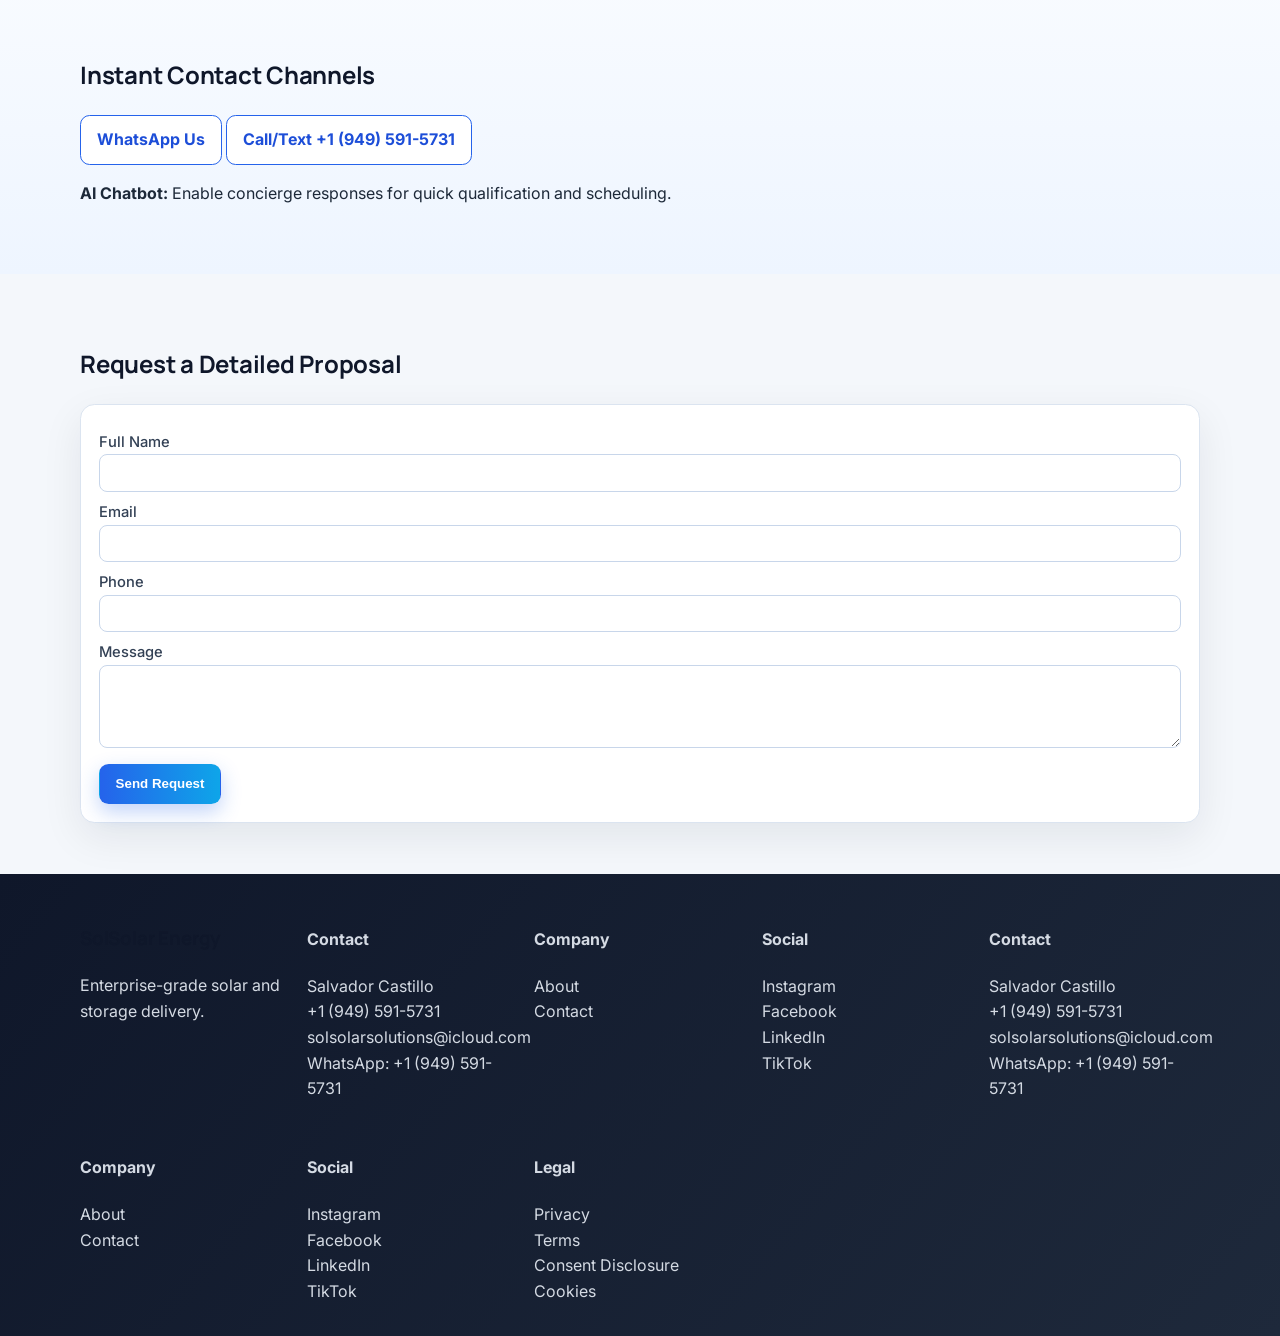
==== commit a38b99a0: "Merge branch 'main' into codex/redesign-website-for-improved-professionalism-jqeuh2" ====
--- a/index.html
+++ b/index.html
@@ -93,6 +93,7 @@
     <section class="section container"><h2>Certifications, Trust, and Partners</h2><p class="logos">NABCEP • UL Compliance • ISO-Aligned QA • Grid Interconnection Partners • Tier-1 Hardware Network</p></section>
     <section class="section alt"><div class="container grid-2"><div><h2>Customer Proof</h2><blockquote>“SolSolar reduced our annual energy spend by 31% while improving resiliency.” — Operations Director, Regional Manufacturer</blockquote><p><strong>Case Highlight:</strong> 2.8 MW rooftop + 1.2 MWh storage deployment completed in phased production windows.</p></div><div class="media">Video/Photo Case Gallery</div></div></section>
     <section class="section container grid-2"><div><h2>Project Video Walkthrough</h2><div class="media">Embedded Video Placeholder</div><!-- Calendly integration point below --></div><div><h2>Schedule a Consultation</h2><div class="media">Calendly Embed Placeholder</div><!-- Calendly embed script goes here --></div></section>
+    <section class="section alt"><div class="container"><h2>Instant Contact Channels</h2><p><a class="btn btn-secondary" href="https://api.whatsapp.com/send?phone=19495915731&text=Hi%20Salvador%2C%20I%20want%20a%20solar%20quote." target="_blank" rel="noopener">WhatsApp Us</a> <a class="btn btn-secondary" href="tel:+19495915731">Call/Text +1 (949) 591-5731</a></p><!-- WhatsApp deep link integration point --><p><strong>AI Chatbot:</strong> Enable concierge responses for quick qualification and scheduling. <!-- AI chatbot widget integration point --></p></div></section>
     <section class="section alt"><div class="container"><h2>Instant Contact Channels</h2><p><a class="btn btn-secondary" href="https://wa.me/19495915731" target="_blank" rel="noopener">WhatsApp Us</a> <a class="btn btn-secondary" href="tel:+19495915731">Call/Text +1 (949) 591-5731</a></p><!-- WhatsApp deep link integration point --><p><strong>AI Chatbot:</strong> Enable concierge responses for quick qualification and scheduling. <!-- AI chatbot widget integration point --></p></div></section>
 
     <section class="section container">
@@ -110,6 +111,9 @@
   <footer class="site-footer">
     <div class="container footer-grid">
       <div><h3>SolSolar Energy</h3><p>Enterprise-grade solar and storage delivery.</p></div>
+      <div><h4>Contact</h4><p>Salvador Castillo<br>+1 (949) 591-5731<br>solsolarsolutions@icloud.com<br><a href="https://api.whatsapp.com/send?phone=19495915731&text=Hi%20Salvador%2C%20I%20want%20a%20solar%20quote." target="_blank" rel="noopener">WhatsApp: +1 (949) 591-5731</a></p></div>
+      <div><h4>Company</h4><a href="pages/about.html">About</a><br><a href="pages/contact.html">Contact</a></div>
+      <div><h4>Social</h4><a href="https://api.whatsapp.com/send?phone=19495915731&text=Hi%20Salvador%2C%20I%20want%20a%20solar%20quote." target="_blank" rel="noopener">Instagram</a><br><a href="https://api.whatsapp.com/send?phone=19495915731&text=Hi%20Salvador%2C%20I%20want%20a%20solar%20quote." target="_blank" rel="noopener">Facebook</a><br><a href="https://api.whatsapp.com/send?phone=19495915731&text=Hi%20Salvador%2C%20I%20want%20a%20solar%20quote." target="_blank" rel="noopener">LinkedIn</a><br><a href="https://api.whatsapp.com/send?phone=19495915731&text=Hi%20Salvador%2C%20I%20want%20a%20solar%20quote." target="_blank" rel="noopener">TikTok</a></div>
       <div><h4>Contact</h4><p>Salvador Castillo<br>+1 (949) 591-5731<br>solsolarsolutions@icloud.com<br><a href="https://wa.me/19495915731" target="_blank" rel="noopener">WhatsApp: +1 (949) 591-5731</a></p></div>
       <div><h4>Company</h4><a href="pages/about.html">About</a><br><a href="pages/contact.html">Contact</a></div>
       <div><h4>Social</h4><a href="https://wa.me/19495915731" target="_blank" rel="noopener">Instagram</a><br><a href="https://wa.me/19495915731" target="_blank" rel="noopener">Facebook</a><br><a href="https://wa.me/19495915731" target="_blank" rel="noopener">LinkedIn</a><br><a href="https://wa.me/19495915731" target="_blank" rel="noopener">TikTok</a></div>
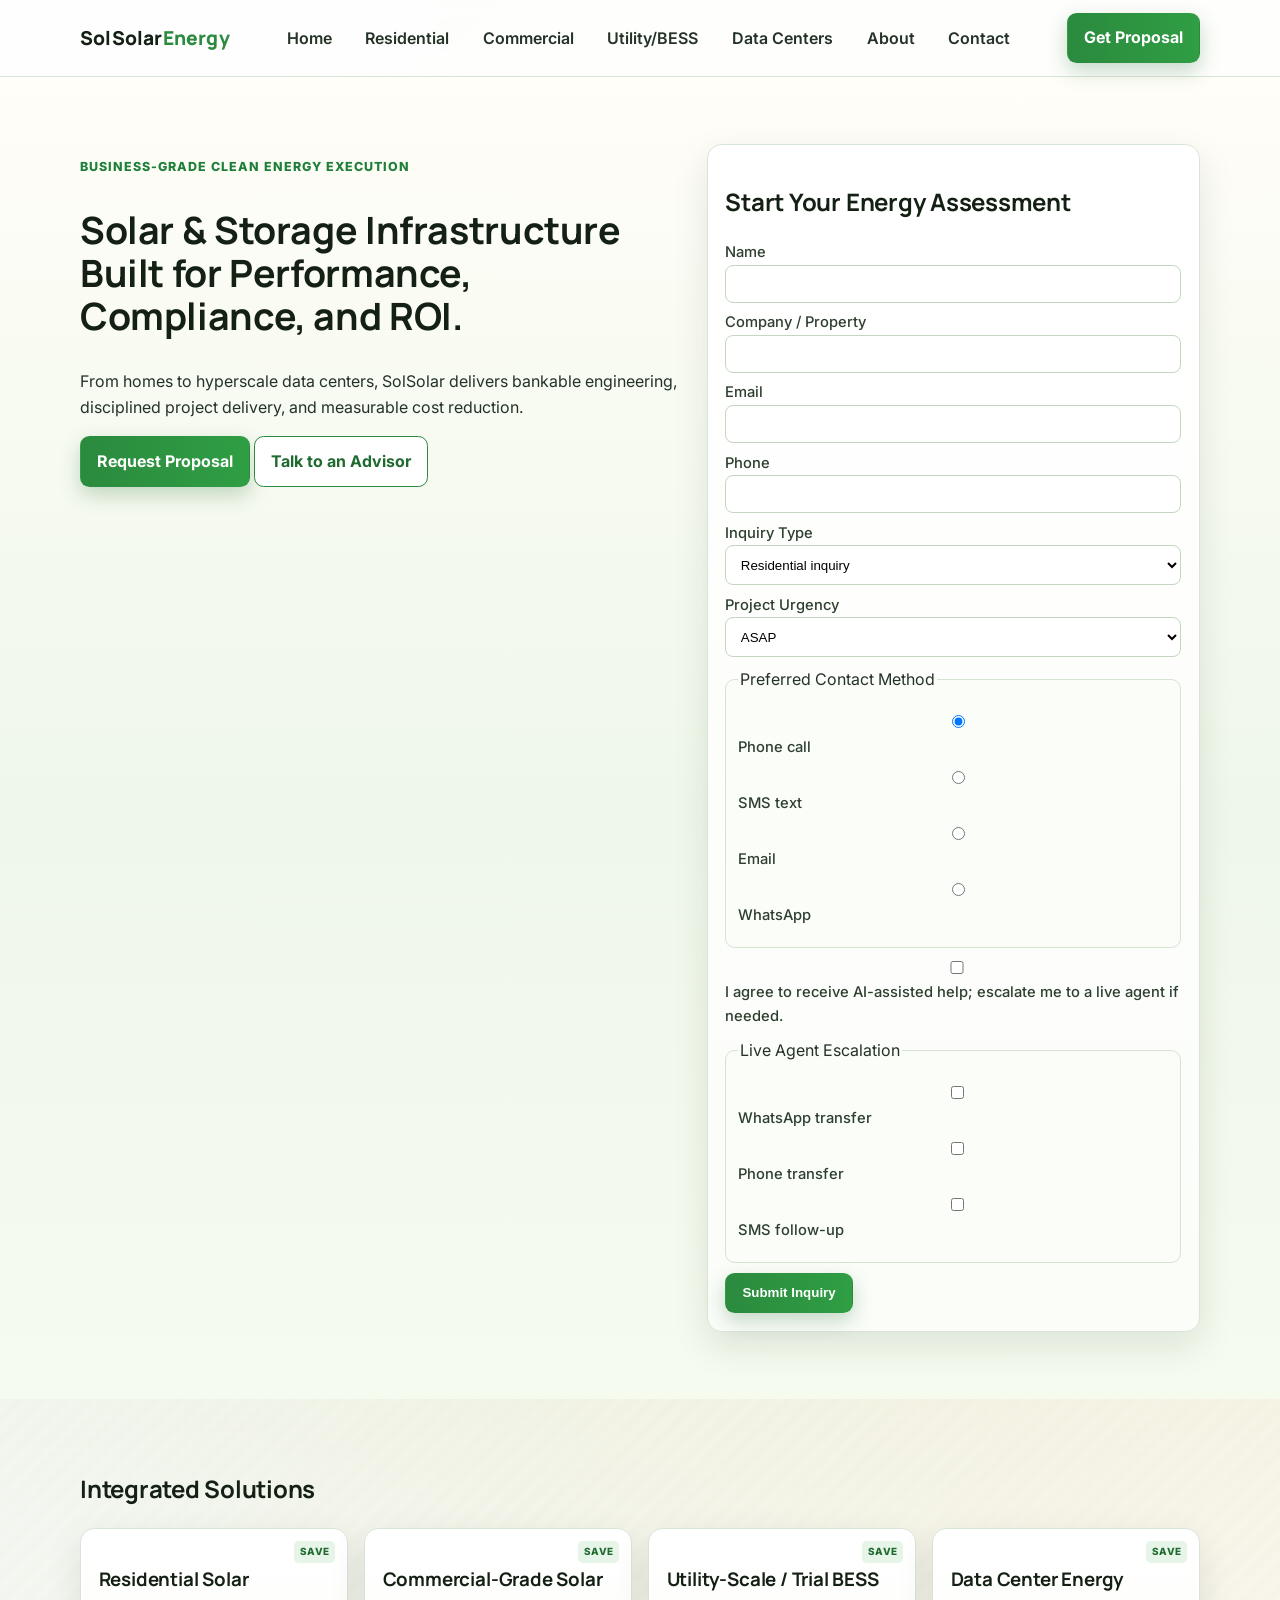
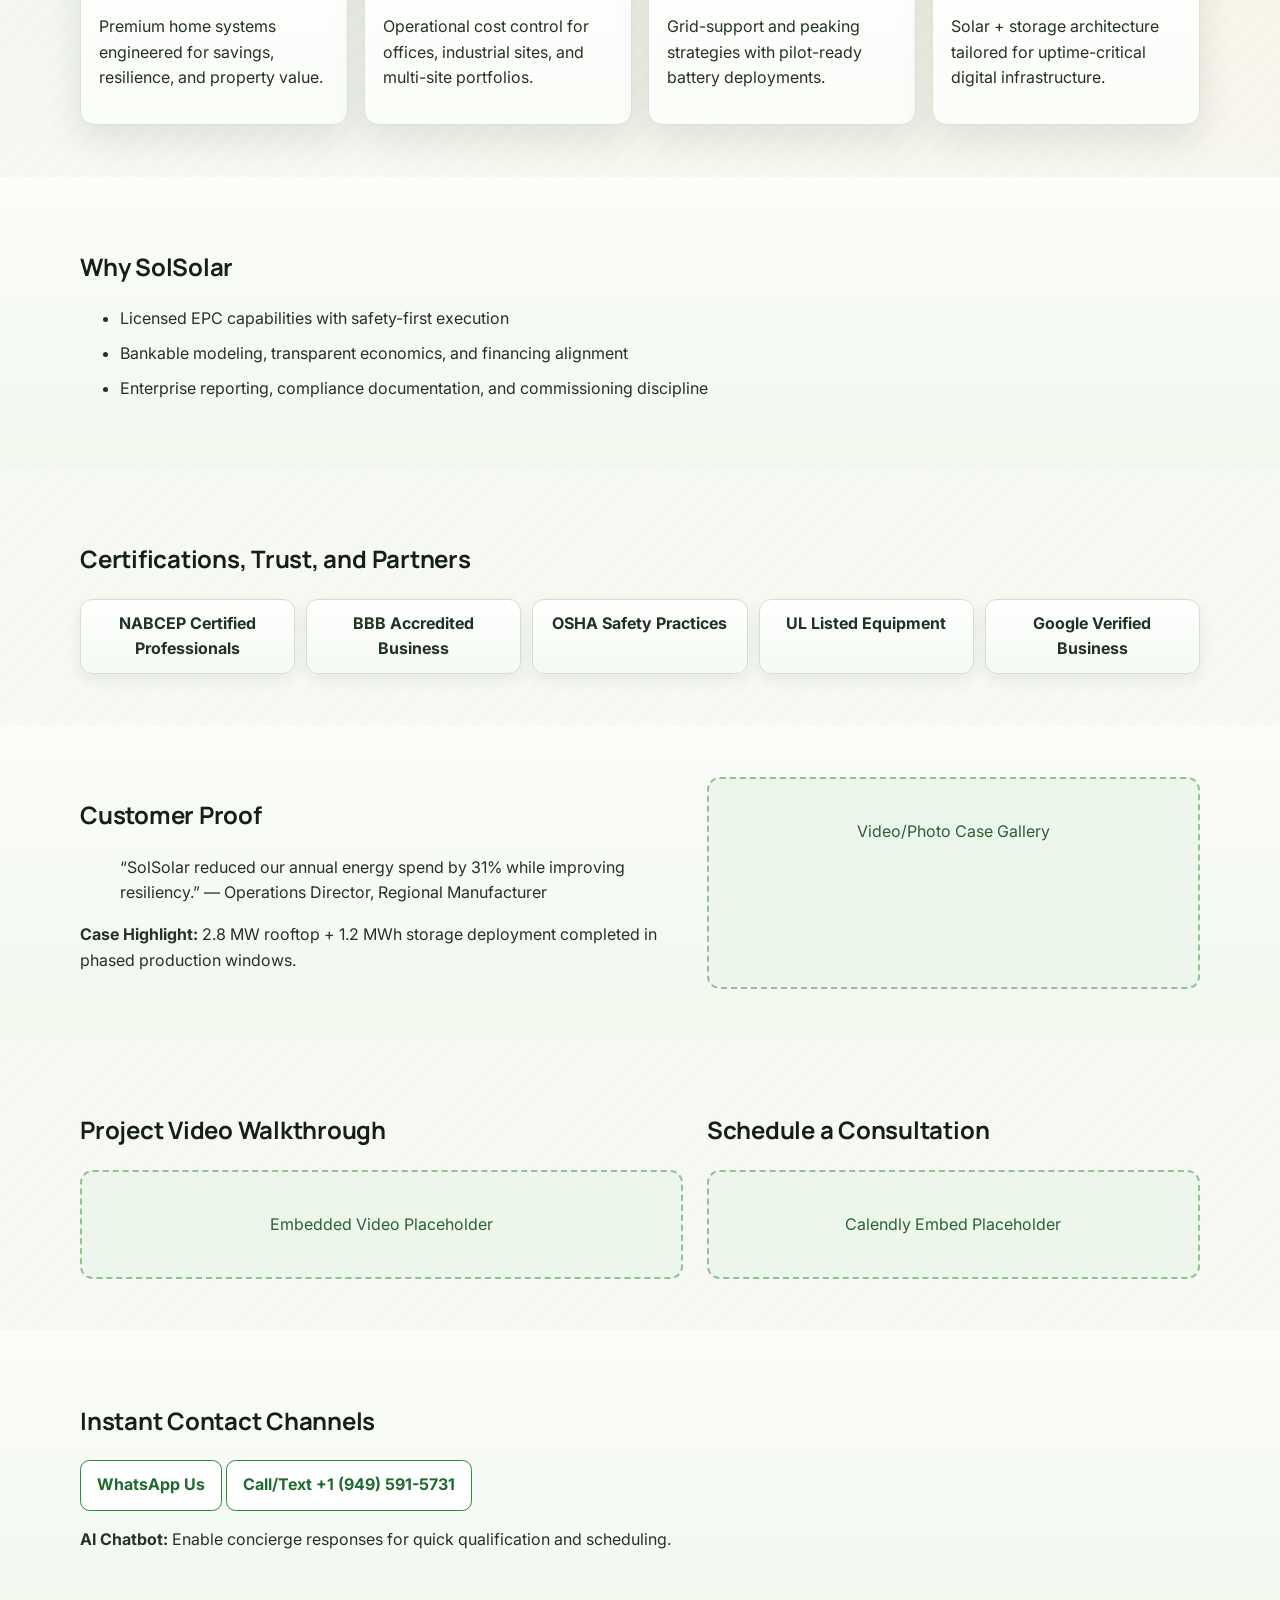
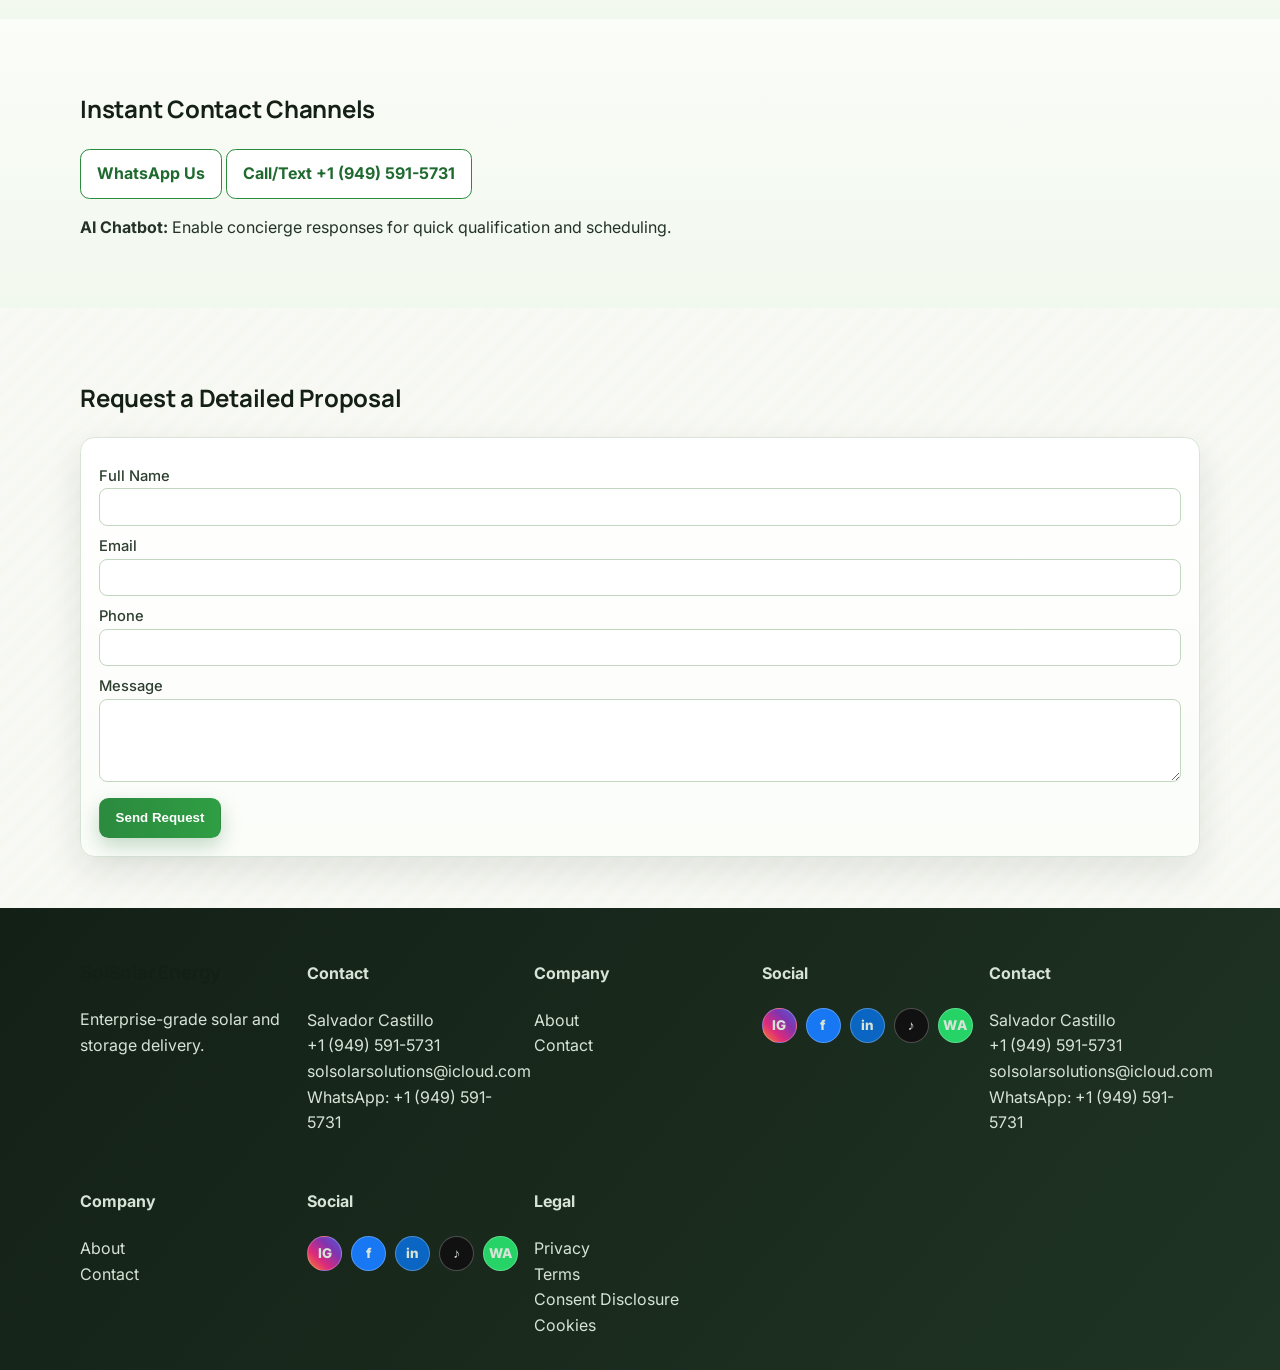
==== commit 147a4d5d: "Upgrade social buttons and add trust badges" ====
--- a/index.html
+++ b/index.html
@@ -90,7 +90,16 @@
     </section>
 
     <section class="section alt"><div class="container"><h2>Why SolSolar</h2><ul class="icon-list"><li>Licensed EPC capabilities with safety-first execution</li><li>Bankable modeling, transparent economics, and financing alignment</li><li>Enterprise reporting, compliance documentation, and commissioning discipline</li></ul></div></section>
-    <section class="section container"><h2>Certifications, Trust, and Partners</h2><p class="logos">NABCEP • UL Compliance • ISO-Aligned QA • Grid Interconnection Partners • Tier-1 Hardware Network</p></section>
+    <section class="section container">
+      <h2>Certifications, Trust, and Partners</h2>
+      <div class="trust-badges" aria-label="Trust badges">
+        <span class="trust-badge" title="North American Board of Certified Energy Practitioners">NABCEP Certified Professionals</span>
+        <span class="trust-badge" title="Better Business Bureau">BBB Accredited Business</span>
+        <span class="trust-badge" title="Occupational Safety and Health Administration">OSHA Safety Practices</span>
+        <span class="trust-badge" title="Underwriters Laboratories">UL Listed Equipment</span>
+        <span class="trust-badge" title="Google Business Profile">Google Verified Business</span>
+      </div>
+    </section>
     <section class="section alt"><div class="container grid-2"><div><h2>Customer Proof</h2><blockquote>“SolSolar reduced our annual energy spend by 31% while improving resiliency.” — Operations Director, Regional Manufacturer</blockquote><p><strong>Case Highlight:</strong> 2.8 MW rooftop + 1.2 MWh storage deployment completed in phased production windows.</p></div><div class="media">Video/Photo Case Gallery</div></div></section>
     <section class="section container grid-2"><div><h2>Project Video Walkthrough</h2><div class="media">Embedded Video Placeholder</div><!-- Calendly integration point below --></div><div><h2>Schedule a Consultation</h2><div class="media">Calendly Embed Placeholder</div><!-- Calendly embed script goes here --></div></section>
     <section class="section alt"><div class="container"><h2>Instant Contact Channels</h2><p><a class="btn btn-secondary" href="https://api.whatsapp.com/send?phone=19495915731&text=Hi%20Salvador%2C%20I%20want%20a%20solar%20quote." target="_blank" rel="noopener">WhatsApp Us</a> <a class="btn btn-secondary" href="tel:+19495915731">Call/Text +1 (949) 591-5731</a></p><!-- WhatsApp deep link integration point --><p><strong>AI Chatbot:</strong> Enable concierge responses for quick qualification and scheduling. <!-- AI chatbot widget integration point --></p></div></section>
@@ -113,10 +122,28 @@
       <div><h3>SolSolar Energy</h3><p>Enterprise-grade solar and storage delivery.</p></div>
       <div><h4>Contact</h4><p>Salvador Castillo<br>+1 (949) 591-5731<br>solsolarsolutions@icloud.com<br><a href="https://api.whatsapp.com/send?phone=19495915731&text=Hi%20Salvador%2C%20I%20want%20a%20solar%20quote." target="_blank" rel="noopener">WhatsApp: +1 (949) 591-5731</a></p></div>
       <div><h4>Company</h4><a href="pages/about.html">About</a><br><a href="pages/contact.html">Contact</a></div>
-      <div><h4>Social</h4><a href="https://api.whatsapp.com/send?phone=19495915731&text=Hi%20Salvador%2C%20I%20want%20a%20solar%20quote." target="_blank" rel="noopener">Instagram</a><br><a href="https://api.whatsapp.com/send?phone=19495915731&text=Hi%20Salvador%2C%20I%20want%20a%20solar%20quote." target="_blank" rel="noopener">Facebook</a><br><a href="https://api.whatsapp.com/send?phone=19495915731&text=Hi%20Salvador%2C%20I%20want%20a%20solar%20quote." target="_blank" rel="noopener">LinkedIn</a><br><a href="https://api.whatsapp.com/send?phone=19495915731&text=Hi%20Salvador%2C%20I%20want%20a%20solar%20quote." target="_blank" rel="noopener">TikTok</a></div>
+      <div>
+        <h4>Social</h4>
+        <div class="social-links" aria-label="Social media">
+          <a class="social-btn instagram" href="https://www.instagram.com/" target="_blank" rel="noopener" aria-label="Instagram">IG</a>
+          <a class="social-btn facebook" href="https://www.facebook.com/" target="_blank" rel="noopener" aria-label="Facebook">f</a>
+          <a class="social-btn linkedin" href="https://www.linkedin.com/" target="_blank" rel="noopener" aria-label="LinkedIn">in</a>
+          <a class="social-btn tiktok" href="https://www.tiktok.com/" target="_blank" rel="noopener" aria-label="TikTok">♪</a>
+          <a class="social-btn whatsapp" href="https://wa.me/19495915731" target="_blank" rel="noopener" aria-label="WhatsApp">WA</a>
+        </div>
+      </div>
       <div><h4>Contact</h4><p>Salvador Castillo<br>+1 (949) 591-5731<br>solsolarsolutions@icloud.com<br><a href="https://wa.me/19495915731" target="_blank" rel="noopener">WhatsApp: +1 (949) 591-5731</a></p></div>
       <div><h4>Company</h4><a href="pages/about.html">About</a><br><a href="pages/contact.html">Contact</a></div>
-      <div><h4>Social</h4><a href="https://wa.me/19495915731" target="_blank" rel="noopener">Instagram</a><br><a href="https://wa.me/19495915731" target="_blank" rel="noopener">Facebook</a><br><a href="https://wa.me/19495915731" target="_blank" rel="noopener">LinkedIn</a><br><a href="https://wa.me/19495915731" target="_blank" rel="noopener">TikTok</a></div>
+      <div>
+        <h4>Social</h4>
+        <div class="social-links" aria-label="Social media">
+          <a class="social-btn instagram" href="https://www.instagram.com/" target="_blank" rel="noopener" aria-label="Instagram">IG</a>
+          <a class="social-btn facebook" href="https://www.facebook.com/" target="_blank" rel="noopener" aria-label="Facebook">f</a>
+          <a class="social-btn linkedin" href="https://www.linkedin.com/" target="_blank" rel="noopener" aria-label="LinkedIn">in</a>
+          <a class="social-btn tiktok" href="https://www.tiktok.com/" target="_blank" rel="noopener" aria-label="TikTok">♪</a>
+          <a class="social-btn whatsapp" href="https://wa.me/19495915731" target="_blank" rel="noopener" aria-label="WhatsApp">WA</a>
+        </div>
+      </div>
       <div><h4>Legal</h4><a href="legal/privacy.html">Privacy</a><br><a href="legal/terms.html">Terms</a><br><a href="legal/consent.html">Consent Disclosure</a><br><a href="legal/cookies.html">Cookies</a></div>
     </div>
   </footer>
--- a/css/styles.css
+++ b/css/styles.css
@@ -1,16 +1,16 @@
 :root{
-  --bg:#f4f7fb;
-  --text:#1d2939;
-  --heading:#0f172a;
+  --bg:#f6f7f1;
+  --text:#243227;
+  --heading:#152015;
   --accent:#f59e0b;
-  --accent-2:#0ea5e9;
-  --brand:#2563eb;
-  --brand-dark:#1d4ed8;
-  --success:#0f766e;
+  --accent-2:#2f9e44;
+  --brand:#2b8a3e;
+  --brand-dark:#1f6a2f;
+  --success:#1e7f3a;
   --card:#ffffff;
-  --muted:#667085;
-  --line:#dbe4f0;
-  --shadow:0 14px 40px rgba(15,23,42,.08);
+  --muted:#5f6f60;
+  --line:#d9e4d8;
+  --shadow:0 14px 36px rgba(21,32,21,.10);
 }
 
 *{box-sizing:border-box}
@@ -18,8 +18,9 @@
   margin:0;
   font-family:Inter,sans-serif;
   background:
-    radial-gradient(circle at 8% -10%, rgba(14,165,233,.14), transparent 45%),
-    radial-gradient(circle at 100% 12%, rgba(37,99,235,.14), transparent 38%),
+    radial-gradient(circle at 6% -10%, rgba(47,158,68,.16), transparent 45%),
+    radial-gradient(circle at 96% 8%, rgba(245,158,11,.15), transparent 38%),
+    repeating-linear-gradient(135deg, rgba(255,255,255,.25) 0 8px, rgba(247,250,244,.25) 8px 16px),
     var(--bg);
   color:var(--text);
   line-height:1.6;
@@ -28,7 +29,7 @@
 .container{width:min(1120px,92%);margin:auto}
 .site-header{
   position:sticky;top:0;z-index:1000;
-  background:rgba(255,255,255,.92);
+  background:rgba(255,255,255,.94);
   backdrop-filter:blur(8px);
   border-bottom:1px solid var(--line);
 }
@@ -37,47 +38,59 @@
 .brand span{color:var(--brand)}
 
 .nav-links{display:flex;list-style:none;gap:1rem;padding:0;margin:0}
-.nav-links a{text-decoration:none;color:var(--text);font-weight:500;padding:.42rem .55rem;border-radius:.45rem;transition:.2s}
-.nav-links a:hover{background:#edf4ff;color:var(--brand-dark)}
+.nav-links a{text-decoration:none;color:var(--text);font-weight:600;padding:.42rem .55rem;border-radius:.45rem;transition:.2s}
+.nav-links a:hover{background:#eef8ef;color:var(--brand-dark)}
 .menu-toggle{display:none}
 
 .btn{display:inline-block;padding:.72rem 1rem;border-radius:.6rem;text-decoration:none;border:1px solid transparent;font-weight:700;transition:.18s}
-.btn-primary{background:linear-gradient(90deg,var(--brand),var(--accent-2));color:#fff;box-shadow:0 8px 20px rgba(37,99,235,.28)}
-.btn-primary:hover{transform:translateY(-1px);box-shadow:0 12px 22px rgba(37,99,235,.28)}
+.btn-primary{background:linear-gradient(90deg,var(--brand),var(--accent-2));color:#fff;box-shadow:0 8px 20px rgba(31,106,47,.25)}
+.btn-primary:hover{transform:translateY(-1px);box-shadow:0 12px 22px rgba(31,106,47,.28)}
 .btn-secondary{border-color:var(--brand);color:var(--brand-dark);background:#fff}
-.btn-secondary:hover{background:#eff6ff}
+.btn-secondary:hover{background:#eef8ef}
 
-.hero{padding:4.2rem 0;background:linear-gradient(180deg,#ffffff, #eef4ff 55%, #eef8ff)}
+.hero{padding:4.2rem 0;background:linear-gradient(180deg,#fffef8,#eff7ea 55%, #f5fbef)}
 .grid-2{display:grid;grid-template-columns:1.1fr .9fr;gap:1.5rem}
 .eyebrow{text-transform:uppercase;letter-spacing:.08em;color:var(--success);font-weight:800;font-size:.78rem}
 h1,h2,h3{font-family:Manrope,sans-serif;color:var(--heading);letter-spacing:-.01em}
 h1{font-size:2.35rem;line-height:1.15}
 .section{padding:3.2rem 0}
-.alt{background:linear-gradient(180deg,#f8fbff,#eef5ff)}
+.alt{background:linear-gradient(180deg,#fbfdf8,#f1f8ee)}
 
 .cards-4{display:grid;grid-template-columns:repeat(4,1fr);gap:1rem}
 .card{
-  background:var(--card);
+  background:linear-gradient(180deg,#fff,#fbfdf9);
   padding:1.1rem;
   border-radius:.9rem;
   border:1px solid var(--line);
   text-decoration:none;color:inherit;
   box-shadow:var(--shadow);
 }
-.cards-4 .card{transition:.2s}
-.cards-4 .card:hover{transform:translateY(-3px);border-color:#bfd3f6;box-shadow:0 18px 34px rgba(15,23,42,.12)}
+.cards-4 .card{transition:.2s;position:relative;overflow:hidden}
+.cards-4 .card::after{
+  content:"SAVE";
+  position:absolute;
+  top:.75rem;right:.75rem;
+  font-size:.62rem;
+  background:#e6f5e8;
+  color:var(--brand-dark);
+  padding:.2rem .35rem;
+  border-radius:.3rem;
+  font-weight:800;
+  letter-spacing:.04em;
+}
+.cards-4 .card:hover{transform:translateY(-3px);border-color:#b8d9b8;box-shadow:0 18px 34px rgba(21,32,21,.13)}
 
-.form-card label{display:block;font-size:.92rem;margin:.55rem 0;color:#334155;font-weight:500}
-.form-card input,.form-card select,.form-card textarea{width:100%;padding:.65rem;border:1px solid #c8d6ea;border-radius:.5rem;background:#fff}
-.form-card input:focus,.form-card select:focus,.form-card textarea:focus{outline:none;border-color:var(--accent-2);box-shadow:0 0 0 3px rgba(14,165,233,.14)}
-.form-card fieldset{border:1px solid #d7e2f0;border-radius:.6rem;padding:.7rem;margin:.6rem 0;background:#fbfdff}
+.form-card label{display:block;font-size:.92rem;margin:.55rem 0;color:#2e3f30;font-weight:500}
+.form-card input,.form-card select,.form-card textarea{width:100%;padding:.65rem;border:1px solid #c2d6c0;border-radius:.5rem;background:#fff}
+.form-card input:focus,.form-card select:focus,.form-card textarea:focus{outline:none;border-color:var(--accent-2);box-shadow:0 0 0 3px rgba(47,158,68,.14)}
+.form-card fieldset{border:1px solid #d4e4d1;border-radius:.6rem;padding:.7rem;margin:.6rem 0;background:#fbfdf9}
 
-.media{background:#e6eefc;border:2px dashed #86a5dd;padding:2.5rem;border-radius:.8rem;text-align:center;color:#2d4672}
+.media{background:#edf6ea;border:2px dashed #8fc38f;padding:2.5rem;border-radius:.8rem;text-align:center;color:#2d5f35}
 .icon-list li{margin:.6rem 0}
 
-.site-footer{background:linear-gradient(130deg,#0f172a,#1e293b);color:#d4dae3;padding:2rem 0}
-.site-footer a{color:#d4dae3;text-decoration:none}
-.site-footer a:hover{color:#93c5fd}
+.site-footer{background:linear-gradient(130deg,#132016,#1f3424);color:#d7e3d7;padding:2rem 0}
+.site-footer a{color:#d7e3d7;text-decoration:none}
+.site-footer a:hover{color:#93d39b}
 .footer-grid{display:grid;grid-template-columns:repeat(auto-fit,minmax(180px,1fr));gap:1rem}
 
 .page-hero{padding:3rem 0 2rem;background:#fff}
@@ -93,3 +106,16 @@
   .grid-2,.cards-4,.footer-grid{grid-template-columns:1fr}
   h1{font-size:1.9rem}
 }
+
+
+.social-links{display:flex;flex-wrap:wrap;gap:.55rem;margin-top:.4rem}
+.social-btn{display:inline-flex;align-items:center;justify-content:center;width:2.2rem;height:2.2rem;border-radius:999px;font-weight:800;font-size:.84rem;letter-spacing:.01em;background:rgba(255,255,255,.1);border:1px solid rgba(255,255,255,.25);color:#fff;transition:.18s}
+.social-btn:hover{transform:translateY(-2px);box-shadow:0 8px 16px rgba(0,0,0,.25);color:#fff}
+.social-btn.instagram{background:linear-gradient(45deg,#f58529,#dd2a7b,#8134af,#515bd4)}
+.social-btn.facebook{background:#1877f2}
+.social-btn.linkedin{background:#0a66c2}
+.social-btn.tiktok{background:#111}
+.social-btn.whatsapp{background:#25d366}
+
+.trust-badges{display:grid;grid-template-columns:repeat(auto-fit,minmax(180px,1fr));gap:.7rem;margin-top:.7rem}
+.trust-badge{background:linear-gradient(180deg,#ffffff,#f5faf3);border:1px solid #cfe2ce;border-radius:.75rem;padding:.7rem .8rem;font-weight:700;color:#1f3223;text-align:center;box-shadow:0 6px 16px rgba(21,32,21,.07)}
